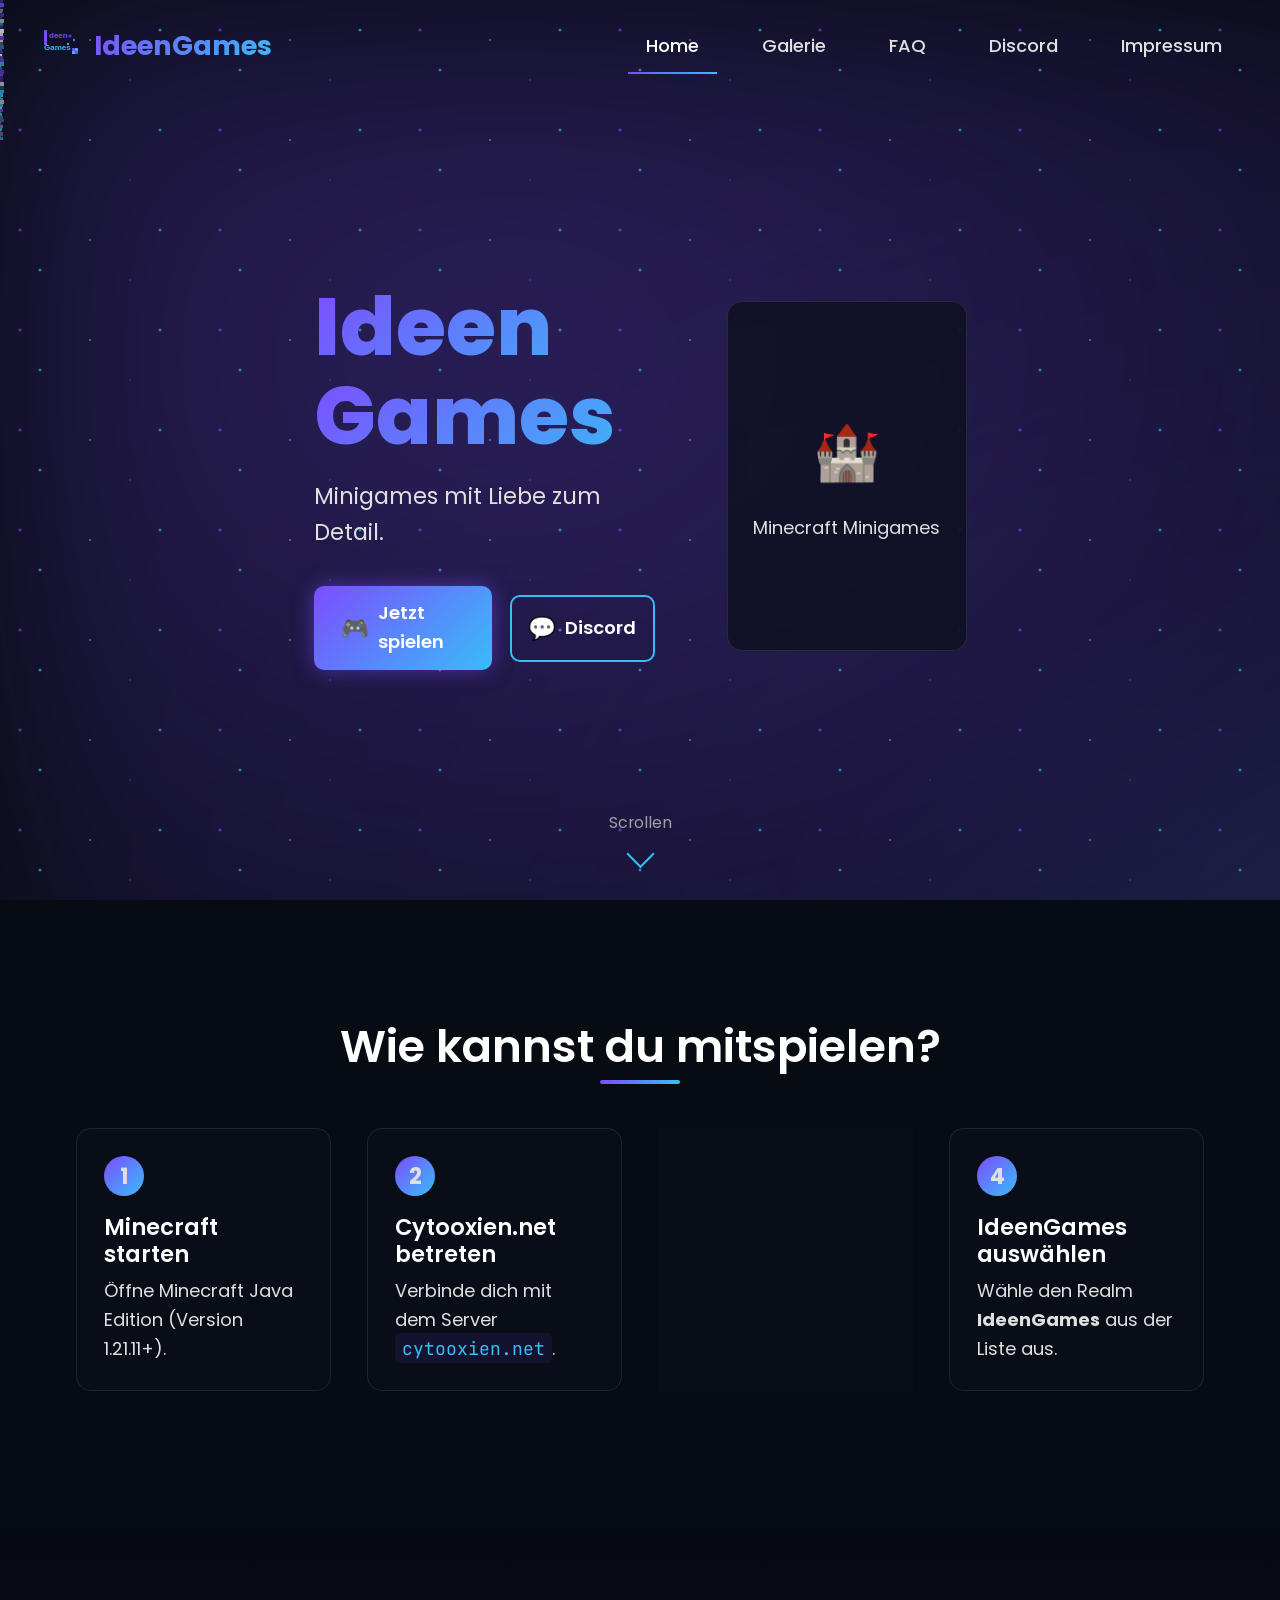
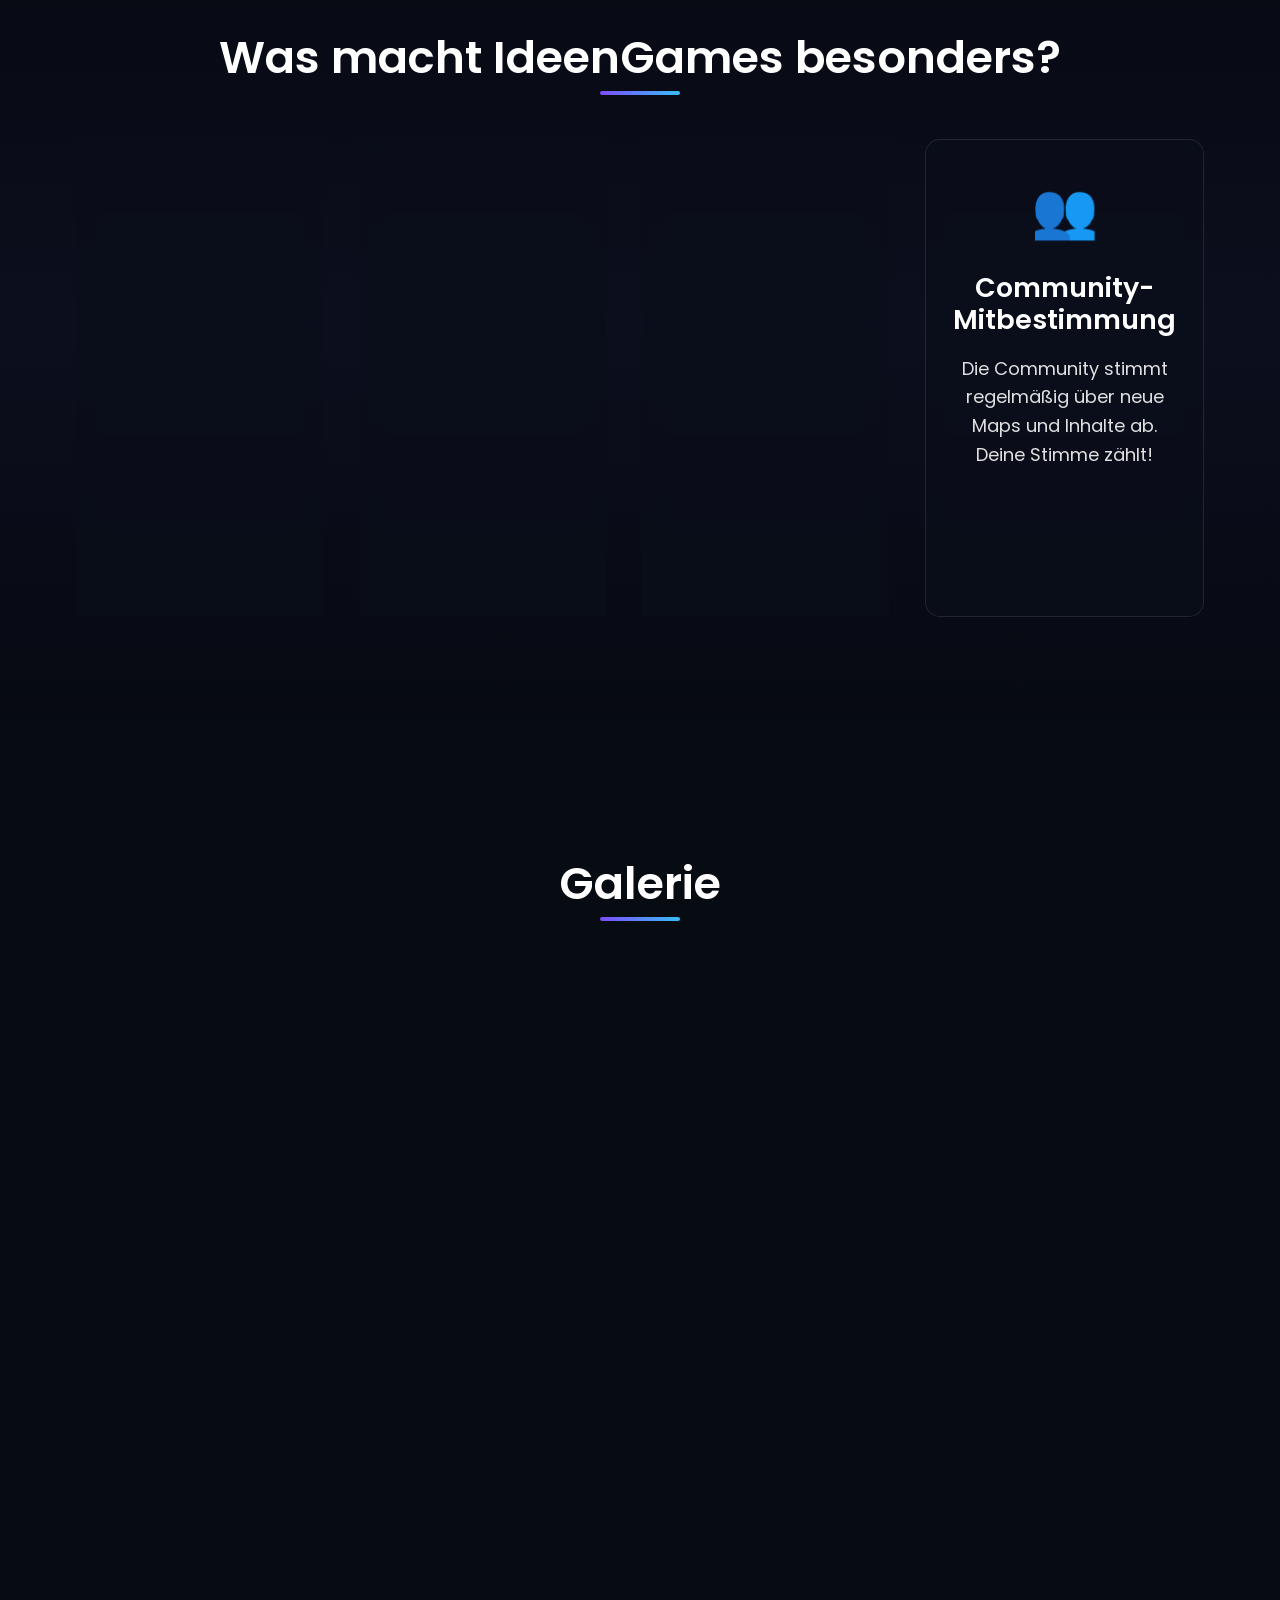
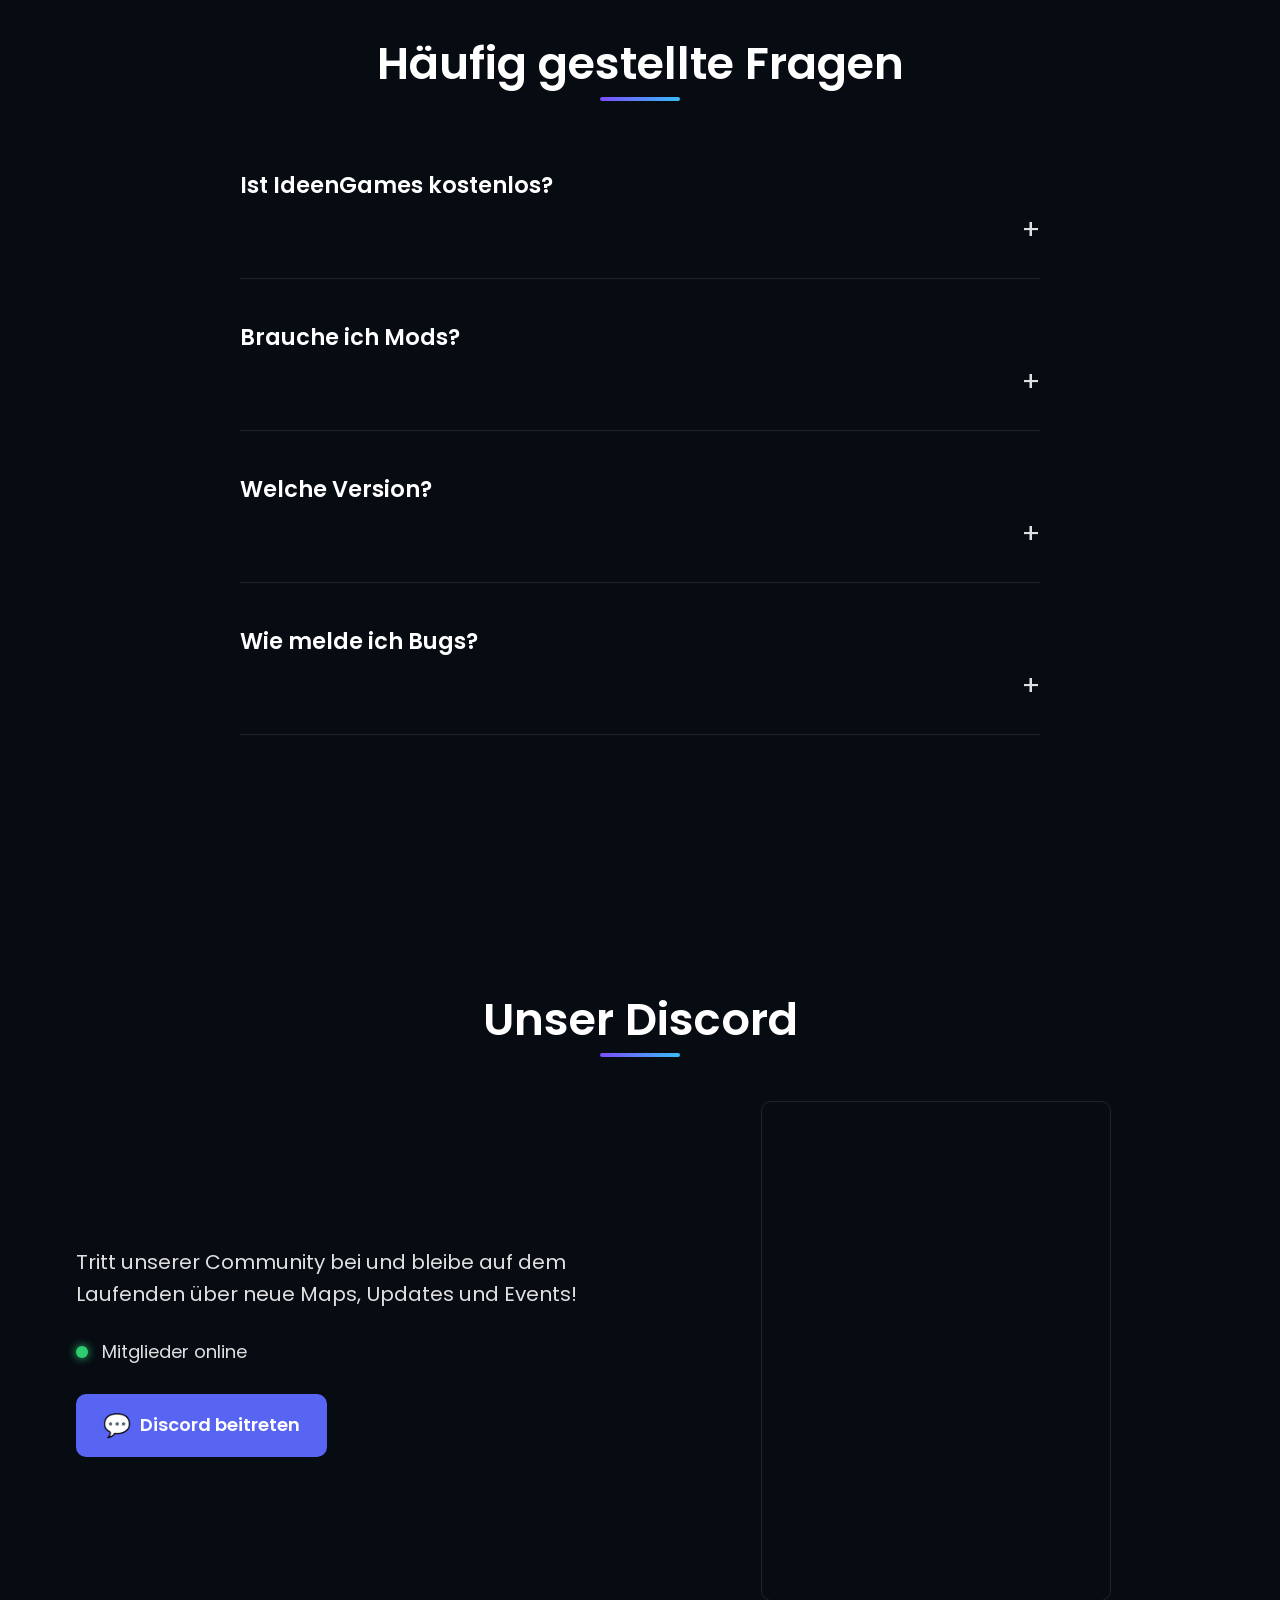
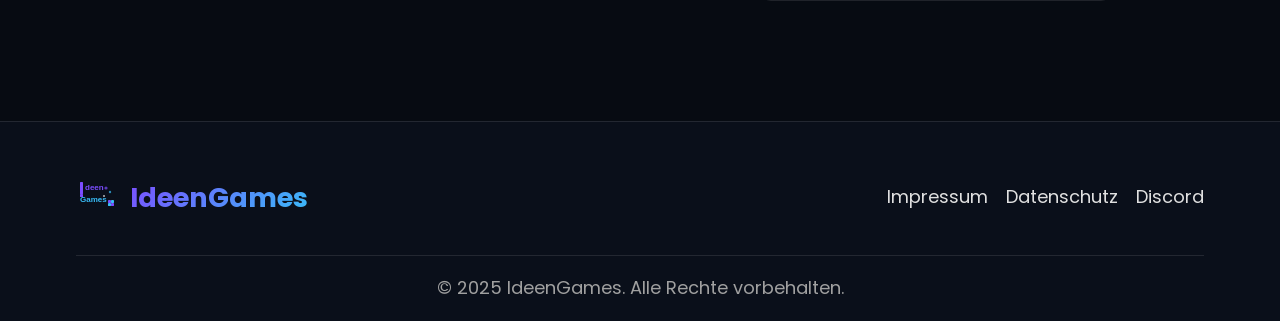
==== index.html @ 24bc60c3 "✨ IdeenGames Website – Komplette Implementierung - HTML: index.html, impressum.html, datenschutz.htm" ====
<!DOCTYPE html>
<html lang="de">
<head>
    <meta charset="UTF-8">
    <meta name="viewport" content="width=device-width, initial-scale=1.0">
    <meta name="description" content="IdeenGames – Minigames mit Liebe zum Detail. Entdecke unsere einzigartigen Maps und Skript-Systeme auf Cytooxien.net!">
    <meta name="keywords" content="Minecraft, Minigames, IdeenGames, Cytooxien, Realm, Skript, Maps">
    <meta name="author" content="IdeenGames">
    <title>IdeenGames – Minigames mit Liebe zum Detail</title>
    
    <!-- Favicon -->
    <link rel="icon" type="image/x-icon" href="assets/favicon.ico">
    
    <!-- CSS -->
    <link rel="stylesheet" href="css/style.css">
    <link rel="stylesheet" href="css/animations.css">
    <link rel="stylesheet" href="css/responsive.css">
    
    <!-- Fonts (Google Fonts: Poppins & JetBrains Mono) -->
    <link rel="preconnect" href="https://fonts.googleapis.com">
    <link rel="preconnect" href="https://fonts.gstatic.com" crossorigin>
    <link href="https://fonts.googleapis.com/css2?family=Poppins:wght@300;400;500;600;700;800&family=JetBrains+Mono:wght@400;500&display=swap" rel="stylesheet">
    
    <!-- Discord Widget -->
    <iframe src="https://discord.com/widget?id=1270047151690481706&theme=dark" 
            width="350" 
            height="500" 
            allowtransparency="true" 
            frameborder="0" 
            sandbox="allow-popups allow-popups-to-escape-sandbox allow-same-origin allow-scripts"
            id="discord-widget"
            style="display: none;">
    </iframe>
</head>
<body>
    <!-- Animated Background -->
    <div class="animated-background">
        <div class="bg-layer layer-1"></div>
        <div class="bg-layer layer-2"></div>
        <div class="bg-layer layer-3"></div>
        <div class="particles" id="particles"></div>
    </div>

    <!-- Navigation -->
    <nav class="navbar" id="navbar">
        <div class="navbar-container">
            <a href="#home" class="navbar-logo">
                <img src="assets/logo.svg" alt="IdeenGames Logo" class="logo">
                <span class="logo-text">IdeenGames</span>
            </a>
            
            <button class="mobile-menu-toggle" id="mobileMenuToggle" aria-label="Menü öffnen">
                <span class="hamburger"></span>
            </button>
            
            <ul class="navbar-links" id="navbarLinks">
                <li><a href="#home" class="nav-link active">Home</a></li>
                <li><a href="#galerie" class="nav-link">Galerie</a></li>
                <li><a href="#faq" class="nav-link">FAQ</a></li>
                <li><a href="#discord" class="nav-link">Discord</a></li>
                <li><a href="impressum.html" class="nav-link">Impressum</a></li>
            </ul>
        </div>
    </nav>

    <!-- Hero Section -->
    <section class="hero" id="home">
        <div class="hero-content">
            <div class="hero-text">
                <h1 class="hero-title">
                    <span class="title-line">Ideen</span>
                    <span class="title-line">Games</span>
                </h1>
                <p class="hero-subtitle">Minigames mit Liebe zum Detail.</p>
                <div class="hero-buttons">
                    <a href="#server-info" class="btn btn-primary btn-glow">
                        <span class="btn-icon">🎮</span>
                        Jetzt spielen
                    </a>
                    <a href="https://discord.gg/sVFsuaKJCG" 
                       class="btn btn-secondary btn-glow" 
                       target="_blank" 
                       rel="noopener noreferrer">
                        <span class="btn-icon">💬</span>
                        Discord
                    </a>
                </div>
            </div>
            <div class="hero-image">
                <div class="hero-image-placeholder">
                    <div class="placeholder-icon">🏰</div>
                    <p>Minecraft Minigames</p>
                </div>
            </div>
        </div>
        <div class="scroll-indicator">
            <span>Scrollen</span>
            <div class="scroll-arrow"></div>
        </div>
    </section>

    <!-- Server Info Section -->
    <section class="server-info" id="server-info">
        <div class="container">
            <h2 class="section-title">Wie kannst du mitspielen?</h2>
            <div class="server-steps">
                <div class="step-card" data-aos="fade-up">
                    <div class="step-number">1</div>
                    <div class="step-content">
                        <h3>Minecraft starten</h3>
                        <p>Öffne Minecraft Java Edition (Version 1.21.11+).</p>
                    </div>
                </div>
                <div class="step-card" data-aos="fade-up" data-aos-delay="100">
                    <div class="step-number">2</div>
                    <div class="step-content">
                        <h3>Cytooxien.net betreten</h3>
                        <p>Verbinde dich mit dem Server <code>cytooxien.net</code>.</p>
                    </div>
                </div>
                <div class="step-card" data-aos="fade-up" data-aos-delay="200">
                    <div class="step-number">3</div>
                    <div class="step-content">
                        <h3>Realm-Kompass öffnen</h3>
                        <p>Drücke <code>F3 + G</code> oder nutze den Realm-Kompass.</p>
                    </div>
                </div>
                <div class="step-card" data-aos="fade-up" data-aos-delay="300">
                    <div class="step-number">4</div>
                    <div class="step-content">
                        <h3>IdeenGames auswählen</h3>
                        <p>Wähle den Realm <strong>IdeenGames</strong> aus der Liste aus.</p>
                    </div>
                </div>
            </div>
        </div>
    </section>

    <!-- Features Section -->
    <section class="features" id="features">
        <div class="container">
            <h2 class="section-title">Was macht IdeenGames besonders?</h2>
            <div class="features-grid">
                <div class="feature-card" data-aos="slide-up">
                    <div class="feature-icon">🗺️</div>
                    <h3>Eigene Maps</h3>
                    <p>Unsere Maps werden speziell für IdeenGames erstellt oder individuell angepasst. Jede Map ist ein Unikat!</p>
                </div>
                <div class="feature-card" data-aos="slide-up" data-aos-delay="100">
                    <div class="feature-icon">📜</div>
                    <h3>Eigene Skript-Systeme</h3>
                    <p>Alles auf IdeenGames basiert auf selbst geschriebenen Skripten – keine Plugins, nur pure Kreativität.</p>
                </div>
                <div class="feature-card" data-aos="slide-up" data-aos-delay="200">
                    <div class="feature-icon">🔄</div>
                    <h3>Regelmäßige Updates</h3>
                    <p>Wir arbeiten ständig an neuen Inhalten und Verbesserungen, um das Spielerlebnis zu optimieren.</p>
                </div>
                <div class="feature-card" data-aos="slide-up" data-aos-delay="300">
                    <div class="feature-icon">👥</div>
                    <h3>Community-Mitbestimmung</h3>
                    <p>Die Community stimmt regelmäßig über neue Maps und Inhalte ab. Deine Stimme zählt!</p>
                </div>
            </div>
        </div>
    </section>

    <!-- Galerie Section -->
    <section class="galerie" id="galerie">
        <div class="container">
            <h2 class="section-title">Galerie</h2>
            <div class="galerie-grid">
                <div class="galerie-item" data-aos="zoom-in">
                    <img src="assets/images/galerie-1.jpg" 
                         alt="IdeenGames Map 1" 
                         class="galerie-img lazy" 
                         data-src="assets/images/galerie-1.jpg">
                    <div class="galerie-overlay">
                        <span class="galerie-caption">Map: SkyWars</span>
                        <button class="galerie-zoom" aria-label="Bild vergrößern">🔍</button>
                    </div>
                </div>
                <div class="galerie-item" data-aos="zoom-in" data-aos-delay="100">
                    <img src="assets/images/galerie-2.jpg" 
                         alt="IdeenGames Map 2" 
                         class="galerie-img lazy" 
                         data-src="assets/images/galerie-2.jpg">
                    <div class="galerie-overlay">
                        <span class="galerie-caption">Map: BedWars</span>
                        <button class="galerie-zoom" aria-label="Bild vergrößern">🔍</button>
                    </div>
                </div>
                <div class="galerie-item" data-aos="zoom-in" data-aos-delay="200">
                    <img src="assets/images/galerie-3.jpg" 
                         alt="IdeenGames Map 3" 
                         class="galerie-img lazy" 
                         data-src="assets/images/galerie-3.jpg">
                    <div class="galerie-overlay">
                        <span class="galerie-caption">Map: Parkour</span>
                        <button class="galerie-zoom" aria-label="Bild vergrößern">🔍</button>
                    </div>
                </div>
                <div class="galerie-item" data-aos="zoom-in" data-aos-delay="300">
                    <img src="assets/images/galerie-4.jpg" 
                         alt="IdeenGames Map 4" 
                         class="galerie-img lazy" 
                         data-src="assets/images/galerie-4.jpg">
                    <div class="galerie-overlay">
                        <span class="galerie-caption">Map: BuildBattle</span>
                        <button class="galerie-zoom" aria-label="Bild vergrößern">🔍</button>
                    </div>
                </div>
                <div class="galerie-item" data-aos="zoom-in" data-aos-delay="400">
                    <img src="assets/images/galerie-5.jpg" 
                         alt="IdeenGames Map 5" 
                         class="galerie-img lazy" 
                         data-src="assets/images/galerie-5.jpg">
                    <div class="galerie-overlay">
                        <span class="galerie-caption">Map: MurderMystery</span>
                        <button class="galerie-zoom" aria-label="Bild vergrößern">🔍</button>
                    </div>
                </div>
                <div class="galerie-item" data-aos="zoom-in" data-aos-delay="500">
                    <img src="assets/images/galerie-6.jpg" 
                         alt="IdeenGames Map 6" 
                         class="galerie-img lazy" 
                         data-src="assets/images/galerie-6.jpg">
                    <div class="galerie-overlay">
                        <span class="galerie-caption">Map: Duels</span>
                        <button class="galerie-zoom" aria-label="Bild vergrößern">🔍</button>
                    </div>
                </div>
            </div>
        </div>
    </section>

    <!-- Lightbox -->
    <div class="lightbox" id="lightbox">
        <button class="lightbox-close" id="lightboxClose" aria-label="Schließen">✕</button>
        <button class="lightbox-nav lightbox-prev" id="lightboxPrev" aria-label="Vorheriges Bild">❮</button>
        <button class="lightbox-nav lightbox-next" id="lightboxNext" aria-label="Nächstes Bild">❯</button>
        <img src="" alt="Galerie-Bild" class="lightbox-img" id="lightboxImg">
        <p class="lightbox-caption" id="lightboxCaption"></p>
    </div>

    <!-- FAQ Section -->
    <section class="faq" id="faq">
        <div class="container">
            <h2 class="section-title">Häufig gestellte Fragen</h2>
            <div class="faq-grid">
                <div class="faq-item" data-aos="fade-right">
                    <div class="faq-question">
                        <h3>Ist IdeenGames kostenlos?</h3>
                        <span class="faq-toggle">+</span>
                    </div>
                    <div class="faq-answer">
                        <p>Ja, IdeenGames ist komplett kostenlos. Du brauchst nur eine gültige Minecraft Java Edition.</p>
                    </div>
                </div>
                <div class="faq-item" data-aos="fade-right" data-aos-delay="100">
                    <div class="faq-question">
                        <h3>Brauche ich Mods?</h3>
                        <span class="faq-toggle">+</span>
                    </div>
                    <div class="faq-answer">
                        <p>Nein, du brauchst keine Mods. IdeenGames läuft mit Vanilla Minecraft.</p>
                    </div>
                </div>
                <div class="faq-item" data-aos="fade-right" data-aos-delay="200">
                    <div class="faq-question">
                        <h3>Welche Version?</h3>
                        <span class="faq-toggle">+</span>
                    </div>
                    <div class="faq-answer">
                        <p>IdeenGames unterstützt Minecraft Java Edition <strong>1.21.11 und höher</strong>.</p>
                    </div>
                </div>
                <div class="faq-item" data-aos="fade-right" data-aos-delay="300">
                    <div class="faq-question">
                        <h3>Wie melde ich Bugs?</h3>
                        <span class="faq-toggle">+</span>
                    </div>
                    <div class="faq-answer">
                        <p>Du kannst Bugs und Feedback über unseren <a href="https://discord.gg/sVFsuaKJCG" target="_blank" rel="noopener noreferrer">Discord-Server</a> melden.</p>
                    </div>
                </div>
            </div>
        </div>
    </section>

    <!-- Discord Section -->
    <section class="discord" id="discord">
        <div class="container">
            <h2 class="section-title">Unser Discord</h2>
            <div class="discord-content">
                <div class="discord-info" data-aos="fade-right">
                    <p>Tritt unserer Community bei und bleibe auf dem Laufenden über neue Maps, Updates und Events!</p>
                    <div class="discord-stats">
                        <div class="discord-status">
                            <span class="status-dot online"></span>
                            <span id="discordMemberCount">0 Mitglieder online</span>
                        </div>
                    </div>
                    <a href="https://discord.gg/sVFsuaKJCG" 
                       class="btn btn-discord btn-glow" 
                       target="_blank" 
                       rel="noopener noreferrer">
                        <span class="btn-icon">💬</span>
                        Discord beitreten
                    </a>
                </div>
                <div class="discord-widget-container" data-aos="fade-left">
                    <div id="discordWidgetContainer"></div>
                </div>
            </div>
        </div>
    </section>

    <!-- Footer -->
    <footer class="footer">
        <div class="container">
            <div class="footer-content">
                <div class="footer-logo">
                    <img src="assets/logo.svg" alt="IdeenGames Logo" class="logo">
                    <span class="logo-text">IdeenGames</span>
                </div>
                <div class="footer-links">
                    <a href="impressum.html">Impressum</a>
                    <a href="datenschutz.html">Datenschutz</a>
                    <a href="https://discord.gg/sVFsuaKJCG" target="_blank" rel="noopener noreferrer">Discord</a>
                </div>
            </div>
            <div class="footer-bottom">
                <p>&copy; 2025 IdeenGames. Alle Rechte vorbehalten.</p>
            </div>
        </div>
    </footer>

    <!-- Back to Top Button -->
    <button class="back-to-top" id="backToTop" aria-label="Nach oben">↑</button>

    <!-- JavaScript -->
    <script src="js/script.js"></script>
</body>
</html>
---- css/style.css ----
/* ============================================
   IdeenGames Website – Haupt-Stylesheet
   ============================================
   
   Farben:
   - Hintergrund: #070B12
   - Akzentfarben: #7C4DFF (Lila), #38BDF8 (Cyan)
   
   Design:
   - Dunkles Theme
   - Glassmorphism
   - Neon-Effekte
   ============================================ */

/* ============================================
   1. CSS Reset & Base Styles
   ============================================ */

/* Box Sizing Reset */
*,
*::before,
*::after {
    box-sizing: border-box;
    margin: 0;
    padding: 0;
}

/* HTML & Body */
html {
    scroll-behavior: smooth;
    font-size: 16px;
}

body {
    font-family: 'Poppins', sans-serif;
    background-color: #070B12;
    color: #E0E0E0;
    line-height: 1.6;
    overflow-x: hidden;
    min-height: 100vh;
}

/* Typografie */
h1, h2, h3, h4, h5, h6 {
    font-weight: 600;
    line-height: 1.2;
    color: #FFFFFF;
}

a {
    color: #38BDF8;
    text-decoration: none;
    transition: color 0.3s ease;
}

a:hover {
    color: #7C4DFF;
}

code {
    font-family: 'JetBrains Mono', monospace;
    background-color: rgba(124, 77, 255, 0.1);
    padding: 0.2rem 0.4rem;
    border-radius: 0.25rem;
    color: #38BDF8;
}

/* Auswahl (Selection) */
::selection {
    background-color: #7C4DFF;
    color: #FFFFFF;
}

/* Scrollbar */
::-webkit-scrollbar {
    width: 10px;
}

::-webkit-scrollbar-track {
    background: #070B12;
}

::-webkit-scrollbar-thumb {
    background: #7C4DFF;
    border-radius: 5px;
}

::-webkit-scrollbar-thumb:hover {
    background: #38BDF8;
}

/* ============================================
   2. CSS Variablen
   ============================================ */
:root {
    /* Farben */
    --bg-primary: #070B12;
    --bg-secondary: #0A0F1A;
    --bg-tertiary: #0D1421;
    
    --accent-purple: #7C4DFF;
    --accent-cyan: #38BDF8;
    --accent-green: #2ECC71;
    --accent-red: #E74C3C;
    
    --text-primary: #FFFFFF;
    --text-secondary: #E0E0E0;
    --text-tertiary: #A0A0A0;
    
    /* Glassmorphism */
    --glass-bg: rgba(10, 15, 26, 0.7);
    --glass-border: rgba(255, 255, 255, 0.1);
    --glass-blur: blur(10px);
    
    /* Abstände */
    --container-width: 1200px;
    --section-padding: 100px 0;
    --container-padding: 0 20px;
    
    /* Border Radius */
    --radius-sm: 5px;
    --radius-md: 10px;
    --radius-lg: 15px;
    --radius-xl: 20px;
    
    /* Schatten */
    --shadow-sm: 0 2px 10px rgba(0, 0, 0, 0.3);
    --shadow-md: 0 5px 20px rgba(0, 0, 0, 0.4);
    --shadow-lg: 0 10px 40px rgba(0, 0, 0, 0.5);
    --shadow-glow-purple: 0 0 20px rgba(124, 77, 255, 0.5);
    --shadow-glow-cyan: 0 0 20px rgba(56, 189, 248, 0.5);
    
    /* Übergänge */
    --transition-fast: 0.2s ease;
    --transition-normal: 0.3s ease;
    --transition-slow: 0.5s ease;
}

/* ============================================
   3. Animated Background
   ============================================ */
.animated-background {
    position: fixed;
    top: 0;
    left: 0;
    width: 100%;
    height: 100%;
    z-index: -1;
    overflow: hidden;
}

.bg-layer {
    position: absolute;
    width: 200%;
    height: 200%;
    opacity: 0.3;
    filter: blur(100px);
}

.layer-1 {
    background: radial-gradient(ellipse at 20% 20%, var(--accent-purple) 0%, transparent 50%);
    animation: bgMove 20s linear infinite;
}

.layer-2 {
    background: radial-gradient(ellipse at 80% 80%, var(--accent-cyan) 0%, transparent 50%);
    animation: bgMove 25s linear infinite reverse;
}

.layer-3 {
    background: radial-gradient(ellipse at 50% 50%, rgba(124, 77, 255, 0.3) 0%, transparent 70%);
    animation: bgMove 30s linear infinite;
}

.particles {
    position: absolute;
    width: 100%;
    height: 100%;
    background-image: 
        radial-gradient(2px 2px at 20px 30px, #7C4DFF, transparent),
        radial-gradient(2px 2px at 40px 70px, #38BDF8, transparent),
        radial-gradient(1px 1px at 90px 40px, #FFFFFF, transparent),
        radial-gradient(1px 1px at 130px 80px, #7C4DFF, transparent),
        radial-gradient(2px 2px at 160px 30px, #38BDF8, transparent);
    background-repeat: repeat;
    background-size: 200px 100px;
    animation: particlesMove 15s linear infinite;
}

@keyframes bgMove {
    0% {
        transform: translate(0, 0);
    }
    100% {
        transform: translate(100px, 100px);
    }
}

@keyframes particlesMove {
    0% {
        transform: translate(0, 0);
    }
    100% {
        transform: translate(50px, 50px);
    }
}

/* ============================================
   4. Container & Layout
   ============================================ */
.container {
    max-width: var(--container-width);
    margin: 0 auto;
    padding: var(--container-padding);
}

/* ============================================
   5. Navigation
   ============================================ */
.navbar {
    position: fixed;
    top: 0;
    left: 0;
    width: 100%;
    z-index: 1000;
    padding: 1rem 0;
    transition: all var(--transition-normal);
}

.navbar.scrolled {
    background: var(--glass-bg);
    backdrop-filter: var(--glass-blur);
    -webkit-backdrop-filter: var(--glass-blur);
    border-bottom: 1px solid var(--glass-border);
    box-shadow: var(--shadow-md);
}

.navbar-container {
    max-width: var(--container-width);
    margin: 0 auto;
    padding: 0 var(--container-padding);
    display: flex;
    justify-content: space-between;
    align-items: center;
}

.navbar-logo {
    display: flex;
    align-items: center;
    gap: 0.75rem;
    text-decoration: none;
    color: var(--text-primary);
}

.logo {
    width: 40px;
    height: 40px;
    object-fit: contain;
}

.logo-text {
    font-size: 1.5rem;
    font-weight: 700;
    background: linear-gradient(135deg, var(--accent-purple), var(--accent-cyan));
    -webkit-background-clip: text;
    -webkit-text-fill-color: transparent;
    background-clip: text;
}

.navbar-links {
    display: flex;
    list-style: none;
    gap: 2rem;
}

.nav-link {
    color: var(--text-secondary);
    font-weight: 500;
    position: relative;
    padding: 0.5rem 0;
    transition: color var(--transition-fast);
}

.nav-link::after {
    content: '';
    position: absolute;
    bottom: 0;
    left: 0;
    width: 0;
    height: 2px;
    background: linear-gradient(90deg, var(--accent-purple), var(--accent-cyan));
    transition: width var(--transition-normal);
}

.nav-link:hover,
.nav-link.active {
    color: var(--text-primary);
}

.nav-link:hover::after,
.nav-link.active::after {
    width: 100%;
}

/* Mobile Menu Toggle */
.mobile-menu-toggle {
    display: none;
    background: none;
    border: none;
    cursor: pointer;
    padding: 0.5rem;
}

.hamburger {
    display: block;
    width: 25px;
    height: 2px;
    background: var(--text-primary);
    position: relative;
    transition: all var(--transition-fast);
}

.hamburger::before,
.hamburger::after {
    content: '';
    position: absolute;
    width: 100%;
    height: 100%;
    background: var(--text-primary);
    transition: all var(--transition-fast);
}

.hamburger::before {
    top: -8px;
}

.hamburger::after {
    top: 8px;
}

.mobile-menu-toggle.active .hamburger {
    background: transparent;
}

.mobile-menu-toggle.active .hamburger::before {
    top: 0;
    transform: rotate(45deg);
}

.mobile-menu-toggle.active .hamburger::after {
    top: 0;
    transform: rotate(-45deg);
}

/* ============================================
   6. Hero Section
   ============================================ */
.hero {
    min-height: 100vh;
    display: flex;
    flex-direction: column;
    justify-content: center;
    padding: 6rem 0 2rem;
    position: relative;
}

.hero-content {
    display: flex;
    align-items: center;
    gap: 3rem;
    max-width: var(--container-width);
    margin: 0 auto;
    padding: 0 var(--container-padding);
}

.hero-text {
    flex: 1;
    max-width: 600px;
}

.hero-title {
    font-size: 4rem;
    font-weight: 800;
    margin-bottom: 1rem;
    line-height: 1.1;
}

.title-line {
    display: block;
    background: linear-gradient(135deg, var(--accent-purple), var(--accent-cyan));
    -webkit-background-clip: text;
    -webkit-text-fill-color: transparent;
    background-clip: text;
}

.hero-subtitle {
    font-size: 1.5rem;
    color: var(--text-secondary);
    margin-bottom: 2rem;
}

.hero-buttons {
    display: flex;
    gap: 1rem;
}

.hero-image {
    flex: 1;
    display: flex;
    justify-content: center;
    align-items: center;
}

.hero-image-placeholder {
    width: 400px;
    height: 300px;
    background: var(--glass-bg);
    border: 1px solid var(--glass-border);
    border-radius: var(--radius-lg);
    display: flex;
    flex-direction: column;
    justify-content: center;
    align-items: center;
    gap: 1rem;
    backdrop-filter: var(--glass-blur);
    -webkit-backdrop-filter: var(--glass-blur);
}

.placeholder-icon {
    font-size: 3rem;
}

/* Scroll Indicator */
.scroll-indicator {
    position: absolute;
    bottom: 2rem;
    left: 50%;
    transform: translateX(-50%);
    display: flex;
    flex-direction: column;
    align-items: center;
    gap: 0.5rem;
    color: var(--text-tertiary);
    font-size: 0.875rem;
    animation: bounce 2s infinite;
}

.scroll-arrow {
    width: 20px;
    height: 20px;
    border-right: 2px solid var(--accent-cyan);
    border-bottom: 2px solid var(--accent-cyan);
    transform: rotate(45deg);
}

@keyframes bounce {
    0%, 100% {
        transform: translateX(-50%) translateY(0);
    }
    50% {
        transform: translateX(-50%) translateY(10px);
    }
}

/* ============================================
   7. Buttons
   ============================================ */
.btn {
    display: inline-flex;
    align-items: center;
    justify-content: center;
    gap: 0.5rem;
    padding: 0.75rem 1.5rem;
    border-radius: var(--radius-md);
    font-weight: 600;
    font-size: 1rem;
    cursor: pointer;
    transition: all var(--transition-normal);
    border: none;
    text-decoration: none;
}

.btn-primary {
    background: linear-gradient(135deg, var(--accent-purple), var(--accent-cyan));
    color: var(--text-primary);
    box-shadow: var(--shadow-glow-purple);
}

.btn-primary:hover {
    transform: translateY(-3px);
    box-shadow: 0 0 30px rgba(124, 77, 255, 0.7);
}

.btn-secondary {
    background: transparent;
    color: var(--text-primary);
    border: 2px solid var(--accent-cyan);
}

.btn-secondary:hover {
    background: var(--accent-cyan);
    box-shadow: var(--shadow-glow-cyan);
}

.btn-discord {
    background: #5865F2;
    color: var(--text-primary);
}

.btn-discord:hover {
    background: #4752C4;
    box-shadow: 0 0 20px rgba(88, 101, 242, 0.5);
}

.btn-glow {
    position: relative;
    overflow: hidden;
}

.btn-glow::before {
    content: '';
    position: absolute;
    top: 0;
    left: -100%;
    width: 100%;
    height: 100%;
    background: linear-gradient(90deg, transparent, rgba(255, 255, 255, 0.2), transparent);
    transition: left 0.5s ease;
}

.btn-glow:hover::before {
    left: 100%;
}

.btn-icon {
    font-size: 1.25rem;
}

/* ============================================
   8. Server Info Section
   ============================================ */
.server-info {
    padding: var(--section-padding);
}

.section-title {
    text-align: center;
    font-size: 2.5rem;
    margin-bottom: 3rem;
    position: relative;
}

.section-title::after {
    content: '';
    position: absolute;
    bottom: -10px;
    left: 50%;
    transform: translateX(-50%);
    width: 80px;
    height: 4px;
    background: linear-gradient(90deg, var(--accent-purple), var(--accent-cyan));
    border-radius: 2px;
}

.server-steps {
    display: grid;
    grid-template-columns: repeat(auto-fit, minmax(250px, 1fr));
    gap: 2rem;
}

.step-card {
    background: var(--glass-bg);
    border: 1px solid var(--glass-border);
    border-radius: var(--radius-lg);
    padding: 2rem;
    backdrop-filter: var(--glass-blur);
    -webkit-backdrop-filter: var(--glass-blur);
    transition: all var(--transition-normal);
}

.step-card:hover {
    transform: translateY(-5px);
    border-color: var(--accent-purple);
    box-shadow: var(--shadow-glow-purple);
}

.step-number {
    width: 40px;
    height: 40px;
    background: linear-gradient(135deg, var(--accent-purple), var(--accent-cyan));
    border-radius: 50%;
    display: flex;
    justify-content: center;
    align-items: center;
    font-weight: 700;
    font-size: 1.25rem;
    margin-bottom: 1rem;
}

.step-content h3 {
    font-size: 1.25rem;
    margin-bottom: 0.5rem;
}

.step-content p {
    color: var(--text-secondary);
}

/* ============================================
   9. Features Section
   ============================================ */
.features {
    padding: var(--section-padding);
    background: linear-gradient(180deg, transparent, rgba(124, 77, 255, 0.05), transparent);
}

.features-grid {
    display: grid;
    grid-template-columns: repeat(auto-fit, minmax(280px, 1fr));
    gap: 2rem;
}

.feature-card {
    background: var(--glass-bg);
    border: 1px solid var(--glass-border);
    border-radius: var(--radius-lg);
    padding: 2rem;
    text-align: center;
    backdrop-filter: var(--glass-blur);
    -webkit-backdrop-filter: var(--glass-blur);
    transition: all var(--transition-normal);
}

.feature-card:hover {
    transform: translateY(-5px);
    border-color: var(--accent-cyan);
    box-shadow: var(--shadow-glow-cyan);
}

.feature-icon {
    font-size: 3rem;
    margin-bottom: 1rem;
}

.feature-card h3 {
    font-size: 1.5rem;
    margin-bottom: 1rem;
}

.feature-card p {
    color: var(--text-secondary);
}

/* ============================================
   10. Galerie Section
   ============================================ */
.galerie {
    padding: var(--section-padding);
}

.galerie-grid {
    display: grid;
    grid-template-columns: repeat(auto-fill, minmax(300px, 1fr));
    gap: 2rem;
}

.galerie-item {
    position: relative;
    border-radius: var(--radius-lg);
    overflow: hidden;
    aspect-ratio: 16 / 9;
    cursor: pointer;
    box-shadow: var(--shadow-md);
    transition: all var(--transition-normal);
}

.galerie-item:hover {
    transform: scale(1.03);
    box-shadow: var(--shadow-lg);
}

.galerie-img {
    width: 100%;
    height: 100%;
    object-fit: cover;
    transition: transform var(--transition-slow);
}

.galerie-item:hover .galerie-img {
    transform: scale(1.1);
}

.galerie-overlay {
    position: absolute;
    top: 0;
    left: 0;
    width: 100%;
    height: 100%;
    background: linear-gradient(to top, rgba(0, 0, 0, 0.8), transparent);
    display: flex;
    flex-direction: column;
    justify-content: flex-end;
    padding: 1.5rem;
    opacity: 0;
    transition: opacity var(--transition-normal);
}

.galerie-item:hover .galerie-overlay {
    opacity: 1;
}

.galerie-caption {
    color: var(--text-primary);
    font-weight: 600;
    margin-bottom: 0.5rem;
}

.galerie-zoom {
    width: 40px;
    height: 40px;
    background: var(--glass-bg);
    border: 1px solid var(--glass-border);
    border-radius: 50%;
    color: var(--text-primary);
    font-size: 1.25rem;
    cursor: pointer;
    backdrop-filter: var(--glass-blur);
    -webkit-backdrop-filter: var(--glass-blur);
    transition: all var(--transition-fast);
}

.galerie-zoom:hover {
    background: var(--accent-purple);
    border-color: var(--accent-purple);
}

/* ============================================
   11. Lightbox
   ============================================ */
.lightbox {
    position: fixed;
    top: 0;
    left: 0;
    width: 100%;
    height: 100%;
    background: rgba(0, 0, 0, 0.95);
    z-index: 2000;
    display: flex;
    justify-content: center;
    align-items: center;
    opacity: 0;
    visibility: hidden;
    transition: all var(--transition-normal);
}

.lightbox.active {
    opacity: 1;
    visibility: visible;
}

.lightbox-img {
    max-width: 90%;
    max-height: 90%;
    border-radius: var(--radius-lg);
    box-shadow: var(--shadow-lg);
}

.lightbox-caption {
    position: absolute;
    bottom: 2rem;
    left: 50%;
    transform: translateX(-50%);
    color: var(--text-primary);
    font-weight: 600;
    background: var(--glass-bg);
    padding: 0.5rem 1rem;
    border-radius: var(--radius-md);
    backdrop-filter: var(--glass-blur);
    -webkit-backdrop-filter: var(--glass-blur);
}

.lightbox-close {
    position: absolute;
    top: 1rem;
    right: 1rem;
    width: 40px;
    height: 40px;
    background: var(--glass-bg);
    border: 1px solid var(--glass-border);
    border-radius: 50%;
    color: var(--text-primary);
    font-size: 1.5rem;
    cursor: pointer;
    backdrop-filter: var(--glass-blur);
    -webkit-backdrop-filter: var(--glass-blur);
    transition: all var(--transition-fast);
}

.lightbox-close:hover {
    background: var(--accent-red);
    border-color: var(--accent-red);
}

.lightbox-nav {
    position: absolute;
    top: 50%;
    transform: translateY(-50%);
    width: 40px;
    height: 40px;
    background: var(--glass-bg);
    border: 1px solid var(--glass-border);
    border-radius: 50%;
    color: var(--text-primary);
    font-size: 1.25rem;
    cursor: pointer;
    backdrop-filter: var(--glass-blur);
    -webkit-backdrop-filter: var(--glass-blur);
    transition: all var(--transition-fast);
}

.lightbox-nav:hover {
    background: var(--accent-purple);
    border-color: var(--accent-purple);
}

.lightbox-prev {
    left: 1rem;
}

.lightbox-next {
    right: 1rem;
}

/* ============================================
   12. FAQ Section
   ============================================ */
.faq {
    padding: var(--section-padding);
}

.faq-grid {
    max-width: 800px;
    margin: 0 auto;
}

.faq-item {
    margin-bottom: 1rem;
    border-bottom: 1px solid var(--glass-border);
}

.faq-question {
    display: flex;
    justify-content: space-between;
    align-items: center;
    padding: 1.5rem 0;
    cursor: pointer;
    transition: all var(--transition-fast);
}

.faq-question:hover {
    color: var(--accent-cyan);
}

.faq-question h3 {
    font-size: 1.25rem;
}

.faq-toggle {
    font-size: 1.5rem;
    transition: transform var(--transition-fast);
}

.faq-item.active .faq-toggle {
    transform: rotate(45deg);
}

.faq-answer {
    max-height: 0;
    overflow: hidden;
    transition: max-height var(--transition-normal), padding var(--transition-normal);
    padding: 0 1rem;
}

.faq-item.active .faq-answer {
    max-height: 200px;
    padding: 0 1rem 1.5rem;
}

.faq-answer p {
    color: var(--text-secondary);
}

/* ============================================
   13. Discord Section
   ============================================ */
.discord {
    padding: var(--section-padding);
}

.discord-content {
    display: flex;
    gap: 3rem;
    align-items: center;
}

.discord-info {
    flex: 1;
}

.discord-info p {
    color: var(--text-secondary);
    margin-bottom: 1.5rem;
    font-size: 1.125rem;
}

.discord-stats {
    margin-bottom: 1.5rem;
}

.discord-status {
    display: flex;
    align-items: center;
    gap: 0.75rem;
}

.status-dot {
    width: 12px;
    height: 12px;
    border-radius: 50%;
}

.status-dot.online {
    background: var(--accent-green);
    box-shadow: 0 0 10px var(--accent-green);
}

.discord-widget-container {
    flex: 1;
    display: flex;
    justify-content: center;
}

#discordWidgetContainer {
    width: 100%;
    max-width: 350px;
}

/* ============================================
   14. Footer
   ============================================ */
.footer {
    background: var(--bg-secondary);
    padding: 3rem 0 1rem;
    border-top: 1px solid var(--glass-border);
}

.footer-content {
    display: flex;
    justify-content: space-between;
    align-items: center;
    margin-bottom: 2rem;
}

.footer-logo {
    display: flex;
    align-items: center;
    gap: 0.75rem;
}

.footer-links {
    display: flex;
    gap: 2rem;
}

.footer-links a {
    color: var(--text-secondary);
    transition: color var(--transition-fast);
}

.footer-links a:hover {
    color: var(--accent-cyan);
}

.footer-bottom {
    text-align: center;
    padding-top: 1rem;
    border-top: 1px solid var(--glass-border);
    color: var(--text-tertiary);
}

/* ============================================
   15. Back to Top Button
   ============================================ */
.back-to-top {
    position: fixed;
    bottom: 2rem;
    right: 2rem;
    width: 50px;
    height: 50px;
    background: linear-gradient(135deg, var(--accent-purple), var(--accent-cyan));
    border: none;
    border-radius: 50%;
    color: var(--text-primary);
    font-size: 1.5rem;
    cursor: pointer;
    box-shadow: var(--shadow-glow-purple);
    opacity: 0;
    visibility: hidden;
    transition: all var(--transition-normal);
    z-index: 1000;
}

.back-to-top.visible {
    opacity: 1;
    visibility: visible;
}

.back-to-top:hover {
    transform: translateY(-5px);
    box-shadow: 0 0 30px rgba(124, 77, 255, 0.7);
}

/* ============================================
   16. Utility Classes
   ============================================ */
.hidden {
    display: none !important;
}

.text-center {
    text-align: center;
}

.mt-1 { margin-top: 0.5rem; }
.mt-2 { margin-top: 1rem; }
.mt-3 { margin-top: 1.5rem; }
.mt-4 { margin-top: 2rem; }

.mb-1 { margin-bottom: 0.5rem; }
.mb-2 { margin-bottom: 1rem; }
.mb-3 { margin-bottom: 1.5rem; }
.mb-4 { margin-bottom: 2rem; }
---- css/animations.css ----
/* ============================================
   IdeenGames Website – Animationen
   ============================================
   
   Enthält:
   - Fade-In / Fade-Out
   - Slide-Up / Slide-Down
   - Hover-Effekte
   - Glow-Effekte
   - Parallax
   - Scroll Reveal
   - Button Animationen
   - Card Animationen
   ============================================ */

/* ============================================
   1. Keyframe Animationen
   ============================================ */

/* Fade In */
@keyframes fadeIn {
    from {
        opacity: 0;
    }
    to {
        opacity: 1;
    }
}

/* Fade In Up */
@keyframes fadeInUp {
    from {
        opacity: 0;
        transform: translateY(20px);
    }
    to {
        opacity: 1;
        transform: translateY(0);
    }
}

/* Fade In Down */
@keyframes fadeInDown {
    from {
        opacity: 0;
        transform: translateY(-20px);
    }
    to {
        opacity: 1;
        transform: translateY(0);
    }
}

/* Fade In Left */
@keyframes fadeInLeft {
    from {
        opacity: 0;
        transform: translateX(-20px);
    }
    to {
        opacity: 1;
        transform: translateX(0);
    }
}

/* Fade In Right */
@keyframes fadeInRight {
    from {
        opacity: 0;
        transform: translateX(20px);
    }
    to {
        opacity: 1;
        transform: translateX(0);
    }
}

/* Slide Up */
@keyframes slideUp {
    from {
        opacity: 0;
        transform: translateY(30px);
    }
    to {
        opacity: 1;
        transform: translateY(0);
    }
}

/* Slide Down */
@keyframes slideDown {
    from {
        opacity: 0;
        transform: translateY(-30px);
    }
    to {
        opacity: 1;
        transform: translateY(0);
    }
}

/* Zoom In */
@keyframes zoomIn {
    from {
        opacity: 0;
        transform: scale(0.9);
    }
    to {
        opacity: 1;
        transform: scale(1);
    }
}

/* Pulse */
@keyframes pulse {
    0%, 100% {
        transform: scale(1);
    }
    50% {
        transform: scale(1.05);
    }
}

/* Glow Pulse */
@keyframes glowPulse {
    0%, 100% {
        box-shadow: 0 0 20px rgba(124, 77, 255, 0.5);
    }
    50% {
        box-shadow: 0 0 40px rgba(124, 77, 255, 0.8);
    }
}

/* Neon Glow */
@keyframes neonGlow {
    0%, 100% {
        text-shadow: 0 0 5px #7C4DFF, 0 0 10px #7C4DFF, 0 0 20px #7C4DFF;
    }
    50% {
        text-shadow: 0 0 10px #7C4DFF, 0 0 20px #7C4DFF, 0 0 30px #7C4DFF;
    }
}

/* Float */
@keyframes float {
    0%, 100% {
        transform: translateY(0);
    }
    50% {
        transform: translateY(-10px);
    }
}

/* Shake */
@keyframes shake {
    0%, 100% {
        transform: translateX(0);
    }
    20%, 60% {
        transform: translateX(-5px);
    }
    40%, 80% {
        transform: translateX(5px);
    }
}

/* Spin */
@keyframes spin {
    from {
        transform: rotate(0deg);
    }
    to {
        transform: rotate(360deg);
    }
}

/* Parallax Effect */
@keyframes parallax {
    0% {
        transform: translateY(0);
    }
    100% {
        transform: translateY(-50px);
    }
}

/* Gradient Shift */
@keyframes gradientShift {
    0% {
        background-position: 0% 50%;
    }
    50% {
        background-position: 100% 50%;
    }
    100% {
        background-position: 0% 50%;
    }
}

/* ============================================
   2. Animation Classes
   ============================================ */

/* Fade In */
.fade-in {
    animation: fadeIn 0.6s ease forwards;
}

/* Fade In Up */
.fade-in-up {
    animation: fadeInUp 0.6s ease forwards;
}

/* Fade In Down */
.fade-in-down {
    animation: fadeInDown 0.6s ease forwards;
}

/* Fade In Left */
.fade-in-left {
    animation: fadeInLeft 0.6s ease forwards;
}

/* Fade In Right */
.fade-in-right {
    animation: fadeInRight 0.6s ease forwards;
}

/* Slide Up */
.slide-up {
    animation: slideUp 0.6s ease forwards;
}

/* Slide Down */
.slide-down {
    animation: slideDown 0.6s ease forwards;
}

/* Zoom In */
.zoom-in {
    animation: zoomIn 0.6s ease forwards;
}

/* Pulse */
.pulse {
    animation: pulse 2s ease-in-out infinite;
}

/* Glow Pulse */
.glow-pulse {
    animation: glowPulse 2s ease-in-out infinite;
}

/* Neon Glow */
.neon-glow {
    animation: neonGlow 2s ease-in-out infinite;
}

/* Float */
.float {
    animation: float 3s ease-in-out infinite;
}

/* Shake */
.shake {
    animation: shake 0.5s ease;
}

/* Spin */
.spin {
    animation: spin 2s linear infinite;
}

/* Parallax */
.parallax {
    animation: parallax 10s linear infinite;
}

/* Gradient Background */
.gradient-shift {
    background-size: 200% 200%;
    animation: gradientShift 5s ease infinite;
}

/* ============================================
   3. Hover Animationen
   ============================================ */

/* Hover: Scale */
.hover-scale {
    transition: transform 0.3s ease;
}

.hover-scale:hover {
    transform: scale(1.05);
}

/* Hover: Translate Up */
.hover-up {
    transition: transform 0.3s ease;
}

.hover-up:hover {
    transform: translateY(-5px);
}

/* Hover: Translate Down */
.hover-down {
    transition: transform 0.3s ease;
}

.hover-down:hover {
    transform: translateY(5px);
}

/* Hover: Glow */
.hover-glow {
    transition: box-shadow 0.3s ease;
}

.hover-glow:hover {
    box-shadow: 0 0 30px rgba(124, 77, 255, 0.5);
}

/* Hover: Border Glow */
.hover-border-glow {
    transition: border-color 0.3s ease, box-shadow 0.3s ease;
}

.hover-border-glow:hover {
    border-color: var(--accent-purple);
    box-shadow: 0 0 20px rgba(124, 77, 255, 0.3);
}

/* Hover: Text Glow */
.hover-text-glow {
    transition: text-shadow 0.3s ease;
}

.hover-text-glow:hover {
    text-shadow: 0 0 10px var(--accent-purple);
}

/* Hover: Rotate */
.hover-rotate {
    transition: transform 0.3s ease;
}

.hover-rotate:hover {
    transform: rotate(5deg);
}

/* Hover: Shake */
.hover-shake {
    transition: transform 0.3s ease;
}

.hover-shake:hover {
    animation: shake 0.5s ease;
}

/* ============================================
   4. Scroll Reveal Animationen
   ============================================ */

/* AOS (Animate On Scroll) Classes */
[data-aos] {
    opacity: 0;
    transition-property: opacity, transform;
    transition-duration: 0.6s;
    transition-timing-function: ease;
}

[data-aos="fade-in"] {
    animation: fadeIn 0.6s ease forwards;
}

[data-aos="fade-up"] {
    animation: fadeInUp 0.6s ease forwards;
}

[data-aos="fade-down"] {
    animation: fadeInDown 0.6s ease forwards;
}

[data-aos="fade-left"] {
    animation: fadeInLeft 0.6s ease forwards;
}

[data-aos="fade-right"] {
    animation: fadeInRight 0.6s ease forwards;
}

[data-aos="slide-up"] {
    animation: slideUp 0.6s ease forwards;
}

[data-aos="slide-down"] {
    animation: slideDown 0.6s ease forwards;
}

[data-aos="zoom-in"] {
    animation: zoomIn 0.6s ease forwards;
}

/* Delay für Scroll Animationen */
[data-aos-delay="100"] {
    animation-delay: 100ms;
}

[data-aos-delay="200"] {
    animation-delay: 200ms;
}

[data-aos-delay="300"] {
    animation-delay: 300ms;
}

[data-aos-delay="400"] {
    animation-delay: 400ms;
}

[data-aos-delay="500"] {
    animation-delay: 500ms;
}

/* ============================================
   5. Button Animationen
   ============================================ */

/* Button: Fill */
.btn-fill {
    position: relative;
    overflow: hidden;
}

.btn-fill::before {
    content: '';
    position: absolute;
    top: 0;
    left: -100%;
    width: 100%;
    height: 100%;
    background: linear-gradient(90deg, transparent, rgba(255, 255, 255, 0.2), transparent);
    transition: left 0.5s ease;
}

.btn-fill:hover::before {
    left: 100%;
}

/* Button: Glow */
.btn-glow {
    position: relative;
    overflow: hidden;
}

.btn-glow::before {
    content: '';
    position: absolute;
    top: 0;
    left: -100%;
    width: 100%;
    height: 100%;
    background: linear-gradient(90deg, transparent, rgba(255, 255, 255, 0.2), transparent);
    transition: left 0.5s ease;
}

.btn-glow:hover::before {
    left: 100%;
}

.btn-glow:hover {
    box-shadow: 0 0 30px rgba(124, 77, 255, 0.7);
}

/* Button: Pulse */
.btn-pulse {
    animation: pulse 2s ease-in-out infinite;
}

.btn-pulse:hover {
    animation: none;
    transform: scale(1.05);
}

/* Button: Icon Move */
.btn-icon-move {
    display: inline-flex;
    align-items: center;
    gap: 0.5rem;
}

.btn-icon-move .btn-icon {
    transition: transform 0.3s ease;
}

.btn-icon-move:hover .btn-icon {
    transform: translateX(5px);
}

/* ============================================
   6. Card Animationen
   ============================================ */

/* Card: Tilt */
.card-tilt {
    transition: transform 0.3s ease;
}

.card-tilt:hover {
    transform: rotate(2deg) translateY(-5px);
}

/* Card: Flip */
.card-flip {
    perspective: 1000px;
}

.card-flip .card-inner {
    transition: transform 0.6s ease;
    transform-style: preserve-3d;
}

.card-flip:hover .card-inner {
    transform: rotateY(180deg);
}

.card-flip .card-front,
.card-flip .card-back {
    backface-visibility: hidden;
}

.card-flip .card-back {
    transform: rotateY(180deg);
}

/* Card: Glow Border */
.card-glow-border {
    position: relative;
    overflow: hidden;
}

.card-glow-border::before {
    content: '';
    position: absolute;
    top: 0;
    left: 0;
    width: 100%;
    height: 100%;
    border: 2px solid var(--accent-purple);
    border-radius: inherit;
    opacity: 0;
    transition: opacity 0.3s ease;
    pointer-events: none;
}

.card-glow-border:hover::before {
    opacity: 1;
    animation: glowPulse 2s ease-in-out infinite;
}

/* ============================================
   7. Text Animationen
   ============================================ */

/* Text: Gradient */
.text-gradient {
    background: linear-gradient(135deg, var(--accent-purple), var(--accent-cyan));
    -webkit-background-clip: text;
    -webkit-text-fill-color: transparent;
    background-clip: text;
}

/* Text: Glow */
.text-glow {
    text-shadow: 0 0 5px var(--accent-purple);
    transition: text-shadow 0.3s ease;
}

.text-glow:hover {
    text-shadow: 0 0 15px var(--accent-purple);
}

/* Text: Typewriter */
.text-typewriter {
    overflow: hidden;
    border-right: 2px solid var(--accent-cyan);
    white-space: nowrap;
    animation: typing 3s steps(40, end), blink 0.75s step-end infinite;
}

@keyframes typing {
    from {
        width: 0;
    }
    to {
        width: 100%;
    }
}

@keyframes blink {
    from, to {
        border-color: transparent;
    }
    50% {
        border-color: var(--accent-cyan);
    }
}

/* ============================================
   8. Background Animationen
   ============================================ */

/* Background: Gradient Shift */
.bg-gradient-shift {
    background-size: 200% 200%;
    animation: gradientShift 8s ease infinite;
}

/* Background: Particles */
.bg-particles {
    position: relative;
    overflow: hidden;
}

.bg-particles::before,
.bg-particles::after {
    content: '';
    position: absolute;
    width: 10px;
    height: 10px;
    background: var(--accent-purple);
    border-radius: 50%;
    opacity: 0.5;
    animation: float 5s ease-in-out infinite;
}

.bg-particles::before {
    top: 20%;
    left: 10%;
    animation-delay: 0s;
}

.bg-particles::after {
    top: 60%;
    left: 80%;
    animation-delay: 2s;
}

/* ============================================
   9. Loading Animationen
   ============================================ */

/* Loading: Spin */
.loading-spin {
    width: 40px;
    height: 40px;
    border: 4px solid var(--glass-border);
    border-top-color: var(--accent-purple);
    border-radius: 50%;
    animation: spin 1s linear infinite;
}

/* Loading: Pulse */
.loading-pulse {
    width: 40px;
    height: 40px;
    background: var(--accent-purple);
    border-radius: 50%;
    animation: pulse 1.5s ease-in-out infinite;
}

/* Loading: Bounce */
.loading-bounce {
    display: flex;
    gap: 5px;
}

.loading-bounce div {
    width: 10px;
    height: 10px;
    background: var(--accent-purple);
    border-radius: 50%;
    animation: bounce 1.4s ease-in-out infinite;
}

.loading-bounce div:nth-child(1) {
    animation-delay: -0.32s;
}

.loading-bounce div:nth-child(2) {
    animation-delay: -0.16s;
}

@keyframes bounce {
    0%, 80%, 100% {
        transform: scale(0);
    }
    40% {
        transform: scale(1);
    }
}

/* ============================================
   10. Custom Scrollbar Animation
   ============================================ */

/* Scrollbar: Glow */
::-webkit-scrollbar-thumb {
    transition: box-shadow 0.3s ease;
}

::-webkit-scrollbar-thumb:hover {
    box-shadow: 0 0 10px var(--accent-purple);
}

/* ============================================
   11. Utility Animation Classes
   ============================================ */

/* Animation Duration */
.animate-fast {
    animation-duration: 0.3s;
}

.animate-normal {
    animation-duration: 0.6s;
}

.animate-slow {
    animation-duration: 1s;
}

/* Animation Delay */
.delay-100 {
    animation-delay: 100ms;
}

.delay-200 {
    animation-delay: 200ms;
}

.delay-300 {
    animation-delay: 300ms;
}

.delay-400 {
    animation-delay: 400ms;
}

.delay-500 {
    animation-delay: 500ms;
}

/* Animation Fill Mode */
.animation-fill-forwards {
    animation-fill-mode: forwards;
}

.animation-fill-backwards {
    animation-fill-mode: backwards;
}

.animation-fill-both {
    animation-fill-mode: both;
}

/* Animation Iteration Count */
.animate-once {
    animation-iteration-count: 1;
}

.animate-infinite {
    animation-iteration-count: infinite;
}
---- css/responsive.css ----
/* ============================================
   IdeenGames Website – Responsive Design
   ============================================
   
   Breakpoints:
   - Mobile: < 768px
   - Tablet: 768px - 1024px
   - Desktop: > 1024px
   
   ============================================ */

/* ============================================
   1. Base Responsive Styles
   ============================================ */

/* Box Sizing für alle Elemente */
*,
*::before,
*::after {
    box-sizing: border-box;
}

/* HTML & Body */
html {
    font-size: 16px;
}

body {
    min-height: 100vh;
    overflow-x: hidden;
}

/* Container */
.container {
    width: 100%;
    padding: 0 1rem;
}

/* ============================================
   2. Mobile First (Default Styles)
   ============================================ */

/* Navigation */
.navbar-links {
    display: none;
    flex-direction: column;
    position: absolute;
    top: 100%;
    left: 0;
    width: 100%;
    background: var(--glass-bg);
    backdrop-filter: var(--glass-blur);
    -webkit-backdrop-filter: var(--glass-blur);
    padding: 1rem;
    gap: 0.5rem;
    border-bottom: 1px solid var(--glass-border);
}

.navbar-links.active {
    display: flex;
}

.navbar-links li {
    width: 100%;
}

.navbar-links .nav-link {
    display: block;
    padding: 0.75rem 1rem;
    border-radius: var(--radius-sm);
}

.navbar-links .nav-link:hover {
    background: rgba(124, 77, 255, 0.1);
}

.mobile-menu-toggle {
    display: block;
}

/* Hero Section */
.hero-content {
    flex-direction: column;
    text-align: center;
    gap: 2rem;
}

.hero-text {
    max-width: 100%;
}

.hero-title {
    font-size: 2.5rem;
}

.hero-subtitle {
    font-size: 1.25rem;
}

.hero-buttons {
    flex-direction: column;
    align-items: center;
}

.hero-image {
    width: 100%;
    max-width: 350px;
}

.hero-image-placeholder {
    width: 100%;
    height: 250px;
}

/* Server Steps */
.server-steps {
    grid-template-columns: 1fr;
}

.step-card {
    padding: 1.5rem;
}

/* Features Grid */
.features-grid {
    grid-template-columns: 1fr;
}

.feature-card {
    padding: 1.5rem;
}

/* Galerie Grid */
.galerie-grid {
    grid-template-columns: 1fr;
}

/* Discord Content */
.discord-content {
    flex-direction: column;
}

.discord-widget-container {
    margin-top: 2rem;
}

/* Footer */
.footer-content {
    flex-direction: column;
    gap: 1.5rem;
    text-align: center;
}

.footer-links {
    flex-direction: column;
    gap: 1rem;
}

/* FAQ */
.faq-question {
    flex-direction: column;
    gap: 0.5rem;
    align-items: flex-start;
}

.faq-toggle {
    align-self: flex-end;
}

/* ============================================
   3. Tablet (768px - 1024px)
   ============================================ */
@media (min-width: 768px) {
    html {
        font-size: 17px;
    }

    .container {
        padding: 0 2rem;
    }

    /* Navigation */
    .navbar-links {
        display: flex;
        flex-direction: row;
        position: static;
        width: auto;
        background: transparent;
        backdrop-filter: none;
        -webkit-backdrop-filter: none;
        padding: 0;
        gap: 1.5rem;
        border: none;
    }

    .mobile-menu-toggle {
        display: none;
    }

    /* Hero Section */
    .hero-content {
        flex-direction: column;
        text-align: center;
    }

    .hero-title {
        font-size: 3.5rem;
    }

    .hero-buttons {
        flex-direction: row;
    }

    /* Server Steps */
    .server-steps {
        grid-template-columns: repeat(2, 1fr);
    }

    /* Features Grid */
    .features-grid {
        grid-template-columns: repeat(2, 1fr);
    }

    /* Galerie Grid */
    .galerie-grid {
        grid-template-columns: repeat(2, 1fr);
    }

    /* Discord Content */
    .discord-content {
        flex-direction: column;
    }

    /* Footer */
    .footer-content {
        flex-direction: row;
        justify-content: space-between;
        text-align: left;
    }

    .footer-links {
        flex-direction: row;
    }
}

/* ============================================
   4. Desktop (1024px - 1200px)
   ============================================ */
@media (min-width: 1024px) {
    html {
        font-size: 18px;
    }

    .container {
        max-width: 1100px;
    }

    /* Hero Section */
    .hero-content {
        flex-direction: row;
        text-align: left;
    }

    .hero-title {
        font-size: 4rem;
    }

    .hero-image {
        max-width: 450px;
    }

    .hero-image-placeholder {
        height: 300px;
    }

    /* Server Steps */
    .server-steps {
        grid-template-columns: repeat(2, 1fr);
    }

    /* Features Grid */
    .features-grid {
        grid-template-columns: repeat(2, 1fr);
    }

    /* Galerie Grid */
    .galerie-grid {
        grid-template-columns: repeat(2, 1fr);
    }

    /* Discord Content */
    .discord-content {
        flex-direction: row;
    }

    .discord-widget-container {
        margin-top: 0;
    }
}

/* ============================================
   5. Large Desktop (> 1200px)
   ============================================ */
@media (min-width: 1200px) {
    .container {
        max-width: 1200px;
    }

    /* Hero Section */
    .hero-content {
        gap: 4rem;
    }

    .hero-title {
        font-size: 4.5rem;
    }

    .hero-image {
        max-width: 500px;
    }

    .hero-image-placeholder {
        height: 350px;
    }

    /* Server Steps */
    .server-steps {
        grid-template-columns: repeat(4, 1fr);
    }

    /* Features Grid */
    .features-grid {
        grid-template-columns: repeat(4, 1fr);
    }

    /* Galerie Grid */
    .galerie-grid {
        grid-template-columns: repeat(3, 1fr);
    }

    /* Section Padding */
    .server-info,
    .features,
    .galerie,
    .faq,
    .discord {
        padding: 120px 0;
    }
}

/* ============================================
   6. Extra Large Desktop (> 1440px)
   ============================================ */
@media (min-width: 1440px) {
    .container {
        max-width: 1300px;
    }

    /* Hero Section */
    .hero-title {
        font-size: 5rem;
    }

    /* Galerie Grid */
    .galerie-grid {
        grid-template-columns: repeat(4, 1fr);
    }
}

/* ============================================
   7. Specific Element Adjustments
   ============================================ */

/* Navigation Links – Mobile */
@media (max-width: 767px) {
    .navbar-links .nav-link {
        font-size: 1rem;
        padding: 0.75rem 1rem;
    }

    .navbar.scrolled .navbar-links {
        background: var(--bg-secondary);
    }
}

/* Hero Buttons – Mobile */
@media (max-width: 767px) {
    .btn {
        width: 100%;
        max-width: 300px;
    }
}

/* Step Cards – Mobile */
@media (max-width: 767px) {
    .step-number {
        width: 30px;
        height: 30px;
        font-size: 1rem;
    }

    .step-content h3 {
        font-size: 1.125rem;
    }
}

/* Feature Cards – Mobile */
@media (max-width: 767px) {
    .feature-icon {
        font-size: 2.5rem;
    }

    .feature-card h3 {
        font-size: 1.25rem;
    }
}

/* Galerie Items – Mobile */
@media (max-width: 767px) {
    .galerie-item {
        aspect-ratio: 16 / 10;
    }
}

/* FAQ – Mobile */
@media (max-width: 767px) {
    .faq-question h3 {
        font-size: 1.125rem;
    }

    .faq-answer p {
        font-size: 1rem;
    }
}

/* Discord Widget – Mobile */
@media (max-width: 767px) {
    #discordWidgetContainer {
        max-width: 100%;
    }

    iframe[src*="discord.com/widget"] {
        width: 100% !important;
        height: 400px !important;
    }
}

/* Footer – Mobile */
@media (max-width: 767px) {
    .footer-links a {
        font-size: 1rem;
    }
}

/* Back to Top Button – Mobile */
@media (max-width: 767px) {
    .back-to-top {
        width: 45px;
        height: 45px;
        bottom: 1rem;
        right: 1rem;
    }
}

/* Lightbox – Mobile */
@media (max-width: 767px) {
    .lightbox-img {
        max-width: 95%;
        max-height: 80%;
    }

    .lightbox-nav {
        width: 35px;
        height: 35px;
    }

    .lightbox-prev {
        left: 0.5rem;
    }

    .lightbox-next {
        right: 0.5rem;
    }
}

/* Scroll Indicator – Mobile */
@media (max-width: 767px) {
    .scroll-indicator {
        display: none;
    }
}

/* ============================================
   8. Touch Devices
   ============================================ */

/* Touch Hover Effects */
@media (hover: none) and (pointer: coarse) {
    /* Deaktiviere Hover-Effekte auf Touch-Geräten */
    .hover-scale:hover,
    .hover-up:hover,
    .hover-down:hover,
    .hover-glow:hover,
    .hover-border-glow:hover,
    .hover-text-glow:hover,
    .hover-rotate:hover,
    .hover-shake:hover {
        transform: none;
        box-shadow: none;
        text-shadow: none;
    }

    /* Alternative Effekte für Touch */
    .step-card,
    .feature-card,
    .galerie-item {
        transition: transform 0.2s ease, box-shadow 0.2s ease;
    }

    .step-card:active,
    .feature-card:active,
    .galerie-item:active {
        transform: scale(0.98);
    }
}

/* ============================================
   9. High DPI / Retina Displays
   ============================================ */

@media (-webkit-min-device-pixel-ratio: 2), (min-resolution: 192dpi) {
    /* Höhere Auflösung für Logos und Bilder */
    .logo {
        image-rendering: -webkit-optimize-contrast;
        image-rendering: crisp-edges;
    }

    .galerie-img {
        image-rendering: auto;
    }
}

/* ============================================
   10. Print Styles
   ============================================ */

@media print {
    /* Verstecke nicht benötigte Elemente */
    .navbar,
    .animated-background,
    .scroll-indicator,
    .back-to-top,
    .discord-widget-container,
    .lightbox {
        display: none !important;
    }

    /* Hintergrundfarbe für Druck */
    body {
        background: white;
        color: black;
    }

    /* Textfarbe anpassen */
    .hero-title,
    .section-title,
    h1, h2, h3, h4, h5, h6 {
        color: black;
    }

    /* Links */
    a {
        color: #0066cc;
        text-decoration: underline;
    }

    /* Container */
    .container {
        max-width: 100%;
        padding: 0;
    }

    /* Bilder */
    img {
        max-width: 100%;
        height: auto;
    }
}

/* ============================================
   11. Reduced Motion
   ============================================ */

@media (prefers-reduced-motion: reduce) {
    /* Deaktiviere Animationen für Nutzer mit reduzierter Bewegung */
    *,
    *::before,
    *::after {
        animation-duration: 0.01ms !important;
        animation-iteration-count: 1 !important;
        transition-duration: 0.01ms !important;
    }

    /* Statische Alternativen */
    .animated-background {
        background: linear-gradient(135deg, #070B12, #0A0F1A);
    }

    .bg-layer {
        display: none;
    }

    .particles {
        display: none;
    }

    /* Scrollbar */
    ::-webkit-scrollbar-thumb {
        animation: none;
    }
}

/* ============================================
   12. Dark Mode (System Preference)
   ============================================ */

@media (prefers-color-scheme: light) {
    /* Falls Nutzer Light Mode bevorzugt – wir behalten Dark Mode bei */
    /* Aber wir können eine Warnung oder Option anbieten */
    body::before {
        content: "Für beste Erfahrung: Aktiviere Dark Mode in deinen Systemeinstellungen";
        position: fixed;
        bottom: 1rem;
        left: 50%;
        transform: translateX(-50%);
        background: rgba(0, 0, 0, 0.9);
        color: white;
        padding: 0.5rem 1rem;
        border-radius: 20px;
        font-size: 0.875rem;
        z-index: 10000;
        display: none; /* Standardmäßig versteckt */
    }
}

/* ============================================
   13. Orientation (Portrait/Landscape)
   ============================================ */

/* Portrait Mode (Hochformat) */
@media (orientation: portrait) and (max-width: 767px) {
    .hero-content {
        padding-top: 2rem;
    }

    .hero-title {
        font-size: 2rem;
    }

    .hero-buttons {
        flex-direction: column;
    }
}

/* Landscape Mode (Querformat) */
@media (orientation: landscape) and (max-width: 767px) {
    .hero-content {
        flex-direction: row;
        text-align: left;
    }

    .hero-text {
        flex: 1;
    }

    .hero-image {
        flex: 1;
        max-width: 250px;
    }

    .hero-image-placeholder {
        height: 200px;
    }
}

/* ============================================
   14. Specific Browser Fixes
   ============================================ */

/* Safari Fixes */
@supports (-webkit-touch-callout: none) {
    /* Fix für Safari Scrollbar */
    body {
        -webkit-overflow-scrolling: touch;
    }

    /* Fix für Safari Backdrop Filter */
    .navbar.scrolled,
    .step-card,
    .feature-card,
    .galerie-item,
    .lightbox {
        -webkit-backdrop-filter: blur(10px);
    }
}

/* Firefox Fixes */
@-moz-document url-prefix() {
    /* Fix für Firefox Scrollbar */
    html {
        scrollbar-width: thin;
        scrollbar-color: var(--accent-purple) var(--bg-primary);
    }

    /* Fix für Firefox Animationen */
    @keyframes fadeInUp {
        from {
            opacity: 0;
            transform: translateY(20px);
        }
        to {
            opacity: 1;
            transform: translateY(0);
        }
    }
}

/* Edge/Chrome Fixes */
@supports (selector(::-webkit-scrollbar)) {
    /* Scrollbar für WebKit-Browser */
    ::-webkit-scrollbar {
        width: 10px;
    }

    ::-webkit-scrollbar-track {
        background: var(--bg-primary);
    }

    ::-webkit-scrollbar-thumb {
        background: var(--accent-purple);
        border-radius: 5px;
    }

    ::-webkit-scrollbar-thumb:hover {
        background: var(--accent-cyan);
    }
}
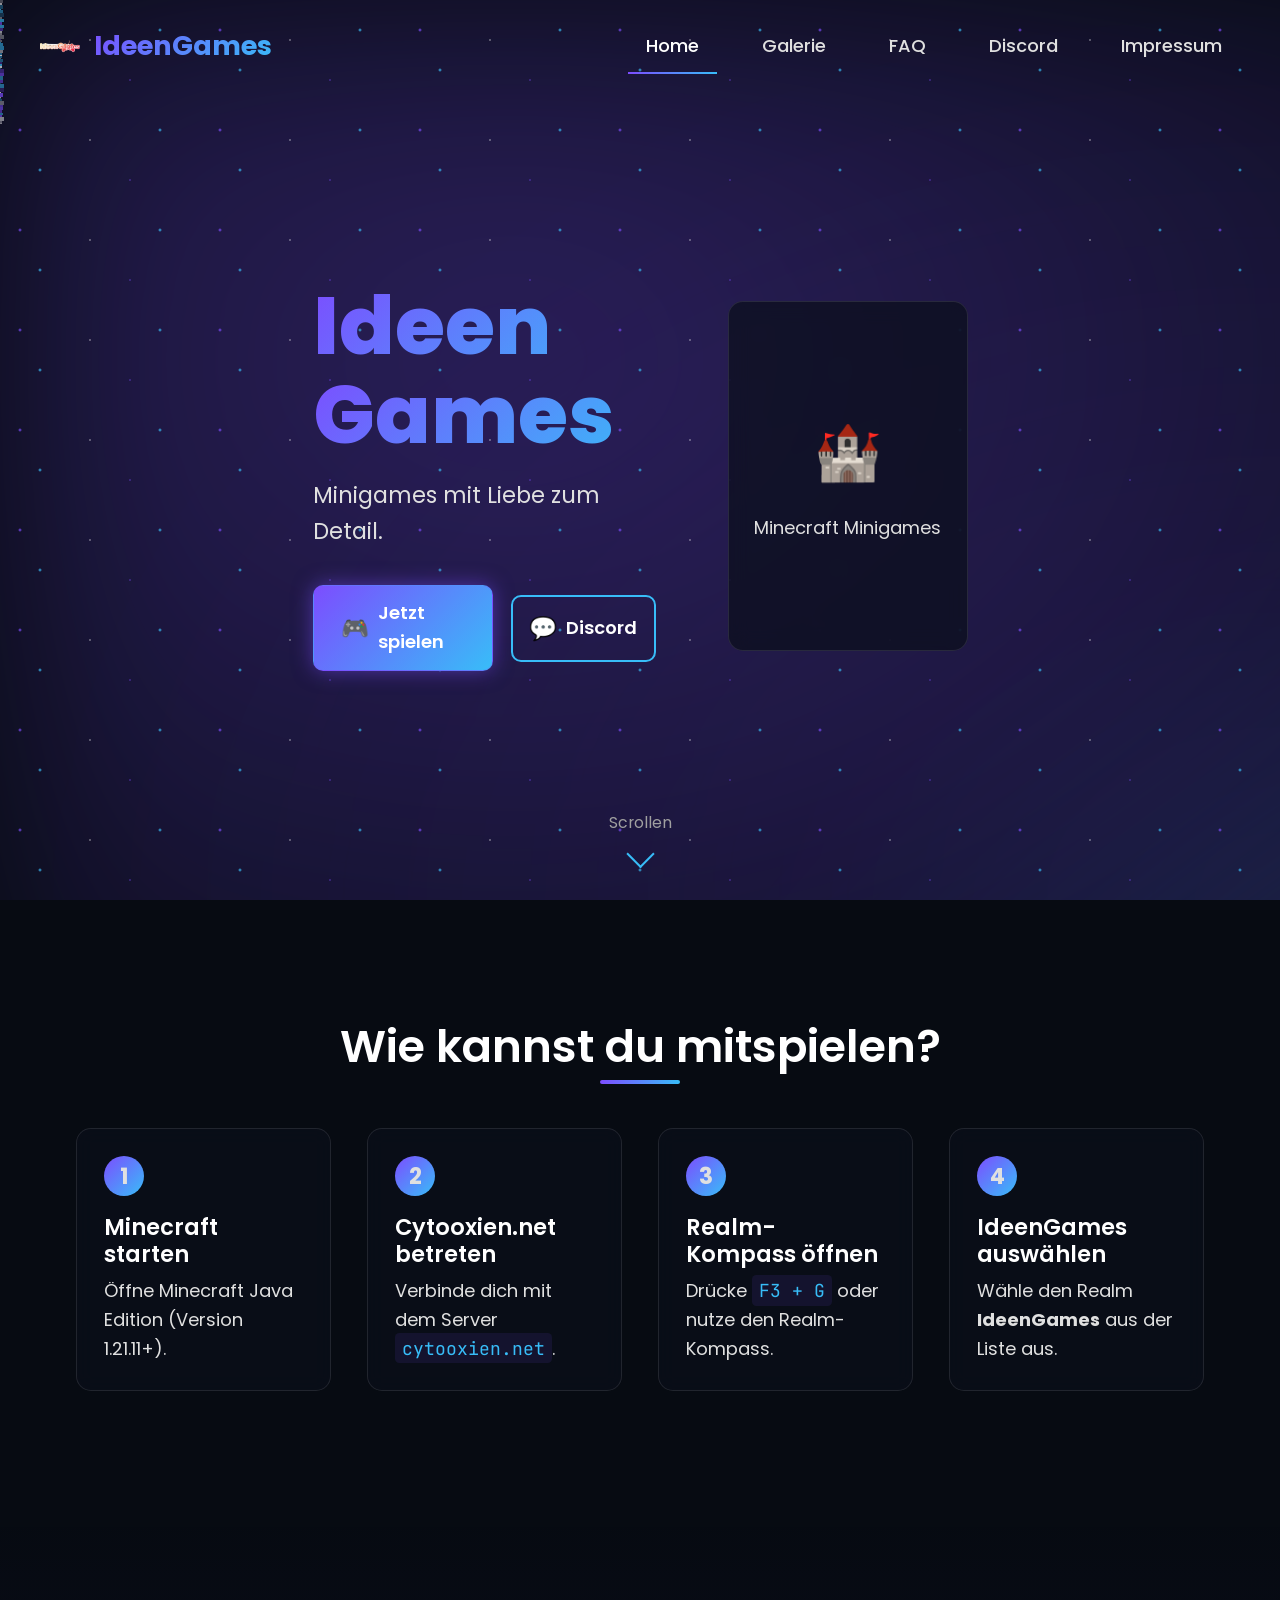
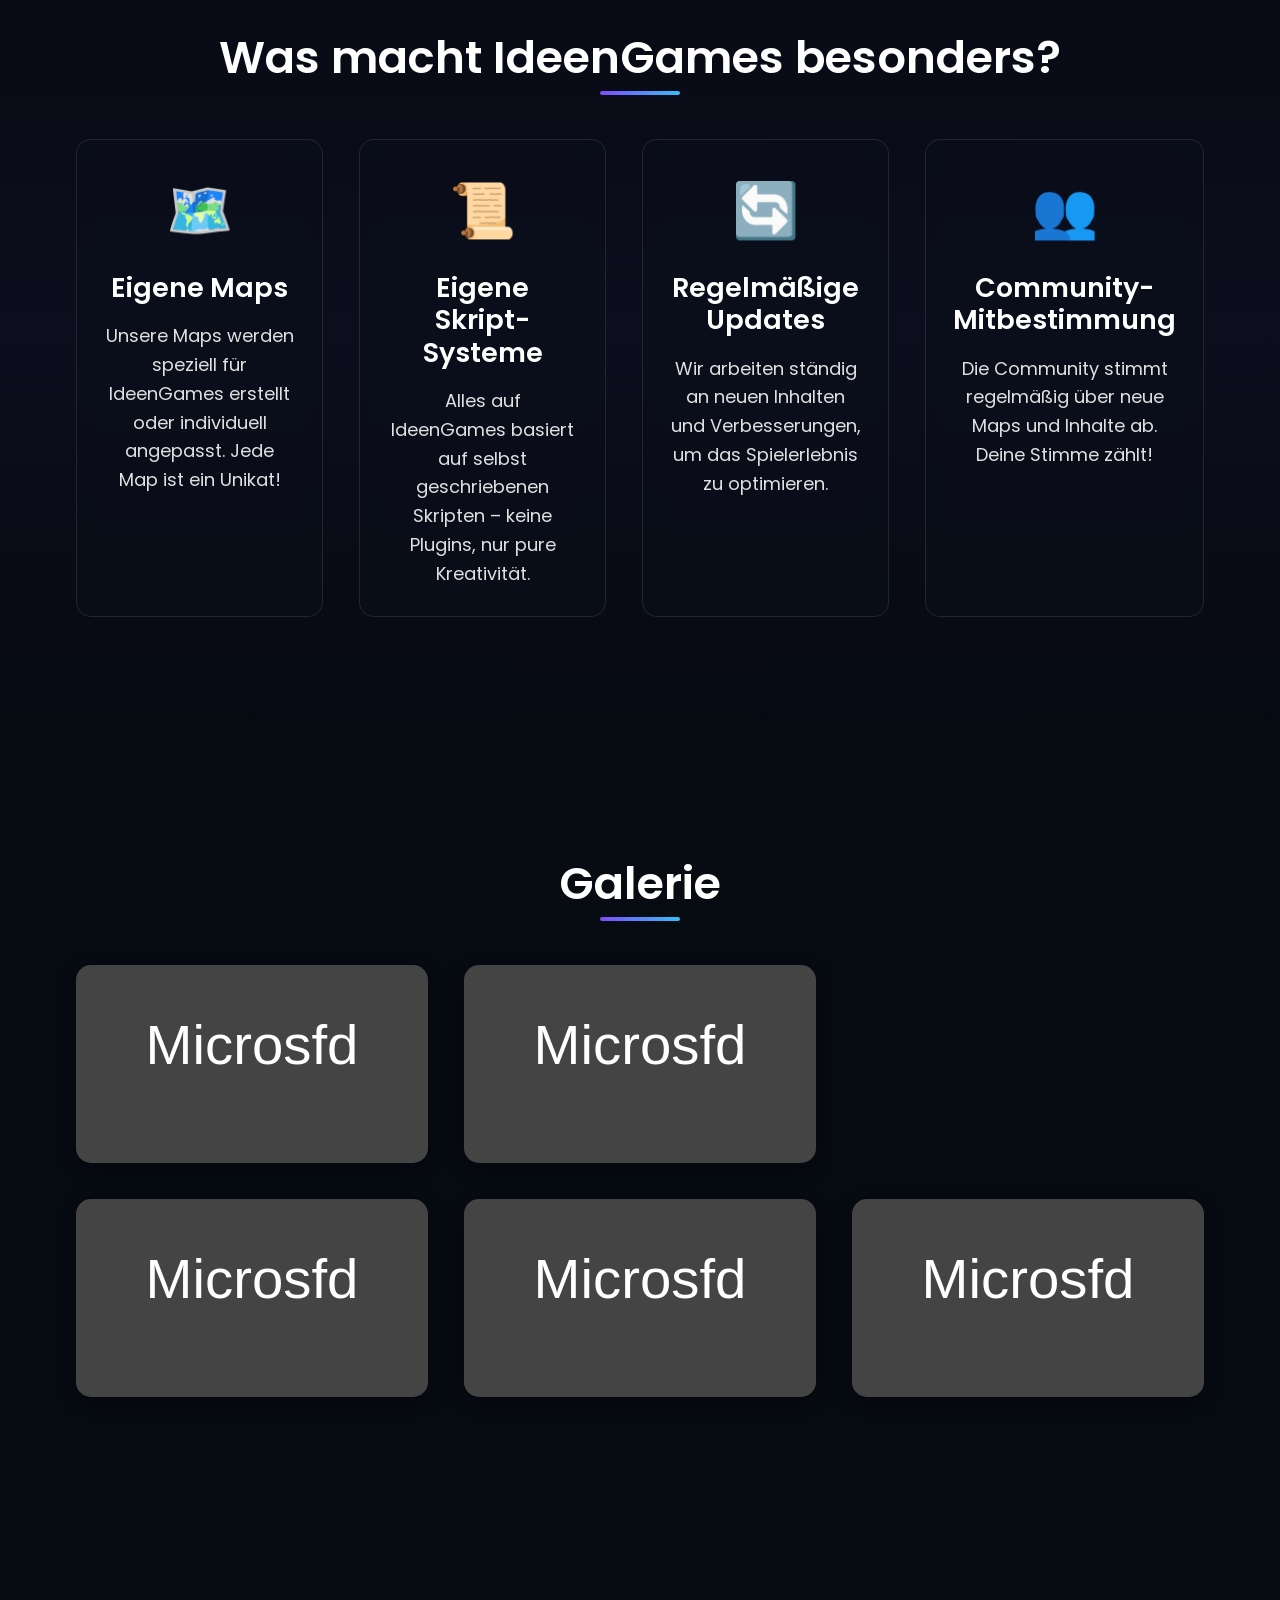
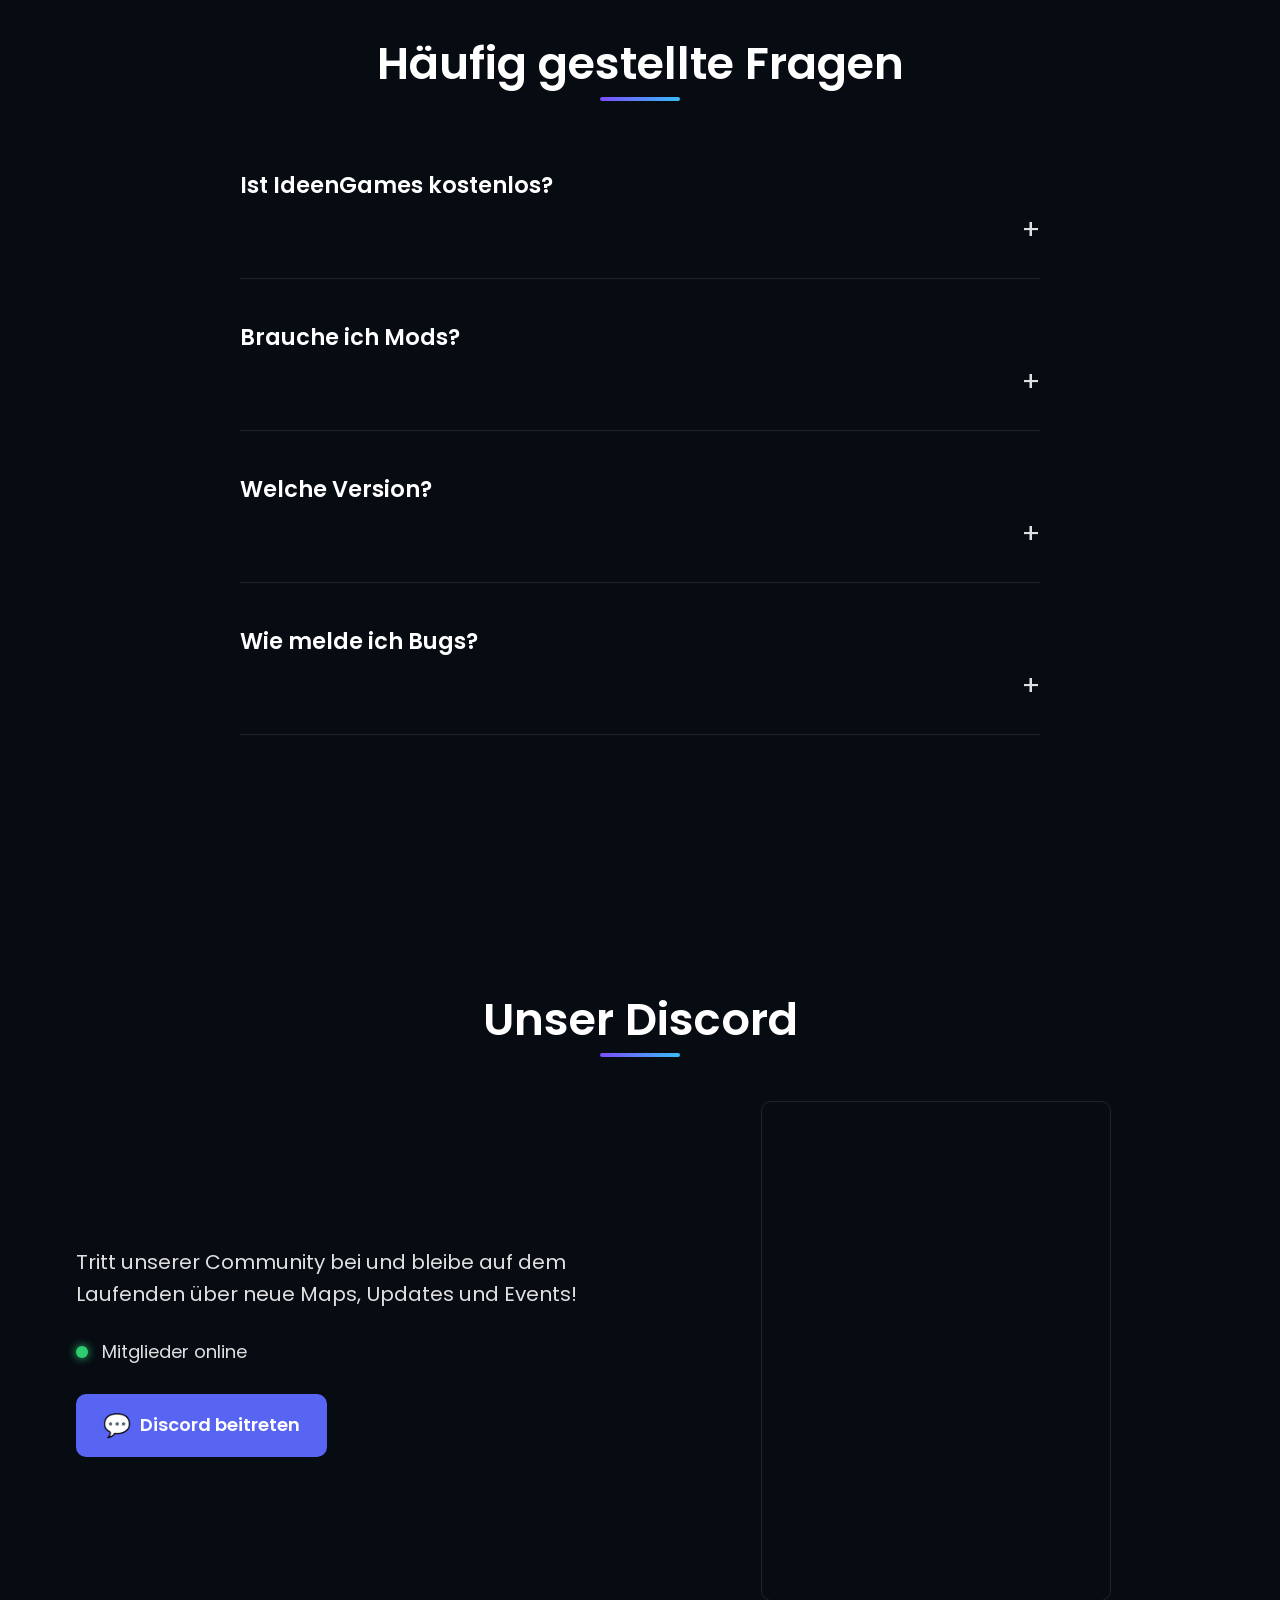
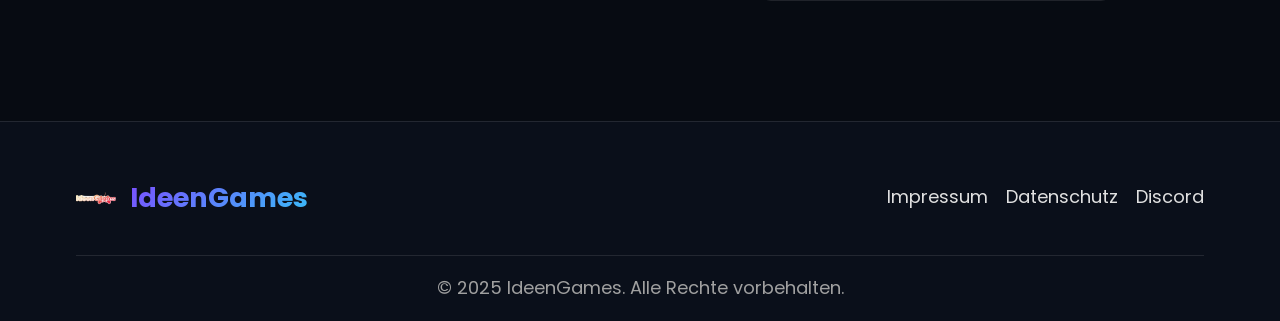
==== commit 7575db0b: "🔥 GEILERE EFFEKTE: Neon Grid, Scanlines, Floating Particles, bessere Button-Hover, Galerie-Effekte, " ====
--- a/index.html
+++ b/index.html
@@ -45,7 +45,7 @@
     <nav class="navbar" id="navbar">
         <div class="navbar-container">
             <a href="#home" class="navbar-logo">
-                <img src="assets/logo.svg" alt="IdeenGames Logo" class="logo">
+                <img src="assets/logo.png" alt="IdeenGames Logo" class="logo">
                 <span class="logo-text">IdeenGames</span>
             </a>
             
@@ -321,7 +321,7 @@
         <div class="container">
             <div class="footer-content">
                 <div class="footer-logo">
-                    <img src="assets/logo.svg" alt="IdeenGames Logo" class="logo">
+                    <img src="assets/logo.png" alt="IdeenGames Logo" class="logo">
                     <span class="logo-text">IdeenGames</span>
                 </div>
                 <div class="footer-links">
--- a/css/style.css
+++ b/css/style.css
@@ -1040,3 +1040,132 @@
 .mb-2 { margin-bottom: 1rem; }
 .mb-3 { margin-bottom: 1.5rem; }
 .mb-4 { margin-bottom: 2rem; }
+
+/* ============================================
+   17. GEILE EXTRA EFFEKTE
+   ============================================ */
+
+/* Neon Grid */
+.neon-grid {
+    position: absolute;
+    top: 0;
+    left: 0;
+    width: 100%;
+    height: 100%;
+    background-image: 
+        linear-gradient(rgba(124, 77, 255, 0.03) 1px, transparent 1px),
+        linear-gradient(90deg, rgba(124, 77, 255, 0.03) 1px, transparent 1px),
+        linear-gradient(rgba(56, 189, 248, 0.03) 1px, transparent 1px),
+        linear-gradient(90deg, rgba(56, 189, 248, 0.03) 1px, transparent 1px);
+    background-size: 50px 50px, 50px 50px, 100px 100px, 100px 100px;
+    animation: gridMove 20s linear infinite;
+    pointer-events: none;
+}
+
+/* Scanlines */
+.scanlines {
+    position: absolute;
+    top: 0;
+    left: 0;
+    width: 100%;
+    height: 100%;
+    background: repeating-linear-gradient(
+        to bottom,
+        transparent,
+        transparent 2px,
+        rgba(124, 77, 255, 0.02) 2px,
+        rgba(124, 77, 255, 0.02) 4px
+    );
+    pointer-events: none;
+}
+
+/* Floating Particles */
+.floating-particle {
+    position: absolute;
+    width: 10px;
+    height: 10px;
+    background: var(--accent-purple);
+    border-radius: 50%;
+    opacity: 0.6;
+    animation: floatParticle 15s linear infinite;
+    pointer-events: none;
+}
+
+.floating-particle:nth-child(2n) {
+    background: var(--accent-cyan);
+    animation-duration: 18s;
+}
+
+.floating-particle:nth-child(3n) {
+    background: #FFFFFF;
+    animation-duration: 12s;
+}
+
+@keyframes floatParticle {
+    0% { transform: translateY(100vh) rotate(0deg); opacity: 0; }
+    10% { opacity: 0.6; }
+    90% { opacity: 0.6; }
+    100% { transform: translateY(-100vh) rotate(720deg); opacity: 0; }
+}
+
+@keyframes gridMove {
+    0% { transform: translate(0, 0); }
+    100% { transform: translate(50px, 50px); }
+}
+
+/* Pulsing Glow */
+@keyframes pulseGlow {
+    0%, 100% { box-shadow: 0 0 20px rgba(124, 77, 255, 0.5), 0 0 40px rgba(56, 189, 248, 0.3); }
+    50% { box-shadow: 0 0 40px rgba(124, 77, 255, 0.8), 0 0 80px rgba(56, 189, 248, 0.6); }
+}
+
+/* GEILE BUTTON EFFEKTE */
+.btn-primary {
+    border: 1px solid rgba(124, 77, 255, 0.3);
+    transition: all 0.3s ease;
+}
+
+.btn-primary:hover {
+    transform: translateY(-5px) scale(1.05);
+    box-shadow: 0 0 40px rgba(124, 77, 255, 0.8), 0 0 60px rgba(56, 189, 248, 0.5);
+    border-color: var(--accent-purple);
+}
+
+.btn-secondary {
+    transition: all 0.3s ease;
+}
+
+.btn-secondary:hover {
+    background: var(--accent-cyan);
+    box-shadow: 0 0 40px rgba(56, 189, 248, 0.8);
+    transform: translateY(-5px) scale(1.05);
+    border-color: rgba(56, 189, 248, 0.5);
+}
+
+/* GEILE GALERIE EFFEKTE */
+.galerie-item:hover {
+    transform: scale(1.05) rotate(1deg);
+    box-shadow: 0 10px 40px rgba(124, 77, 255, 0.4), 0 0 60px rgba(56, 189, 248, 0.2);
+    border: 2px solid var(--accent-purple);
+    z-index: 10;
+}
+
+.galerie-zoom {
+    box-shadow: 0 0 10px rgba(124, 77, 255, 0.3);
+}
+
+.galerie-zoom:hover {
+    background: var(--accent-purple);
+    border-color: var(--accent-purple);
+    transform: scale(1.2) rotate(10deg);
+    box-shadow: 0 0 20px rgba(124, 77, 255, 0.8);
+}
+
+/* GEILE NAVIGATION */
+.navbar.scrolled {
+    box-shadow: 0 0 20px rgba(124, 77, 255, 0.2);
+}
+
+.nav-link:hover {
+    text-shadow: 0 0 10px rgba(124, 77, 255, 0.5);
+}
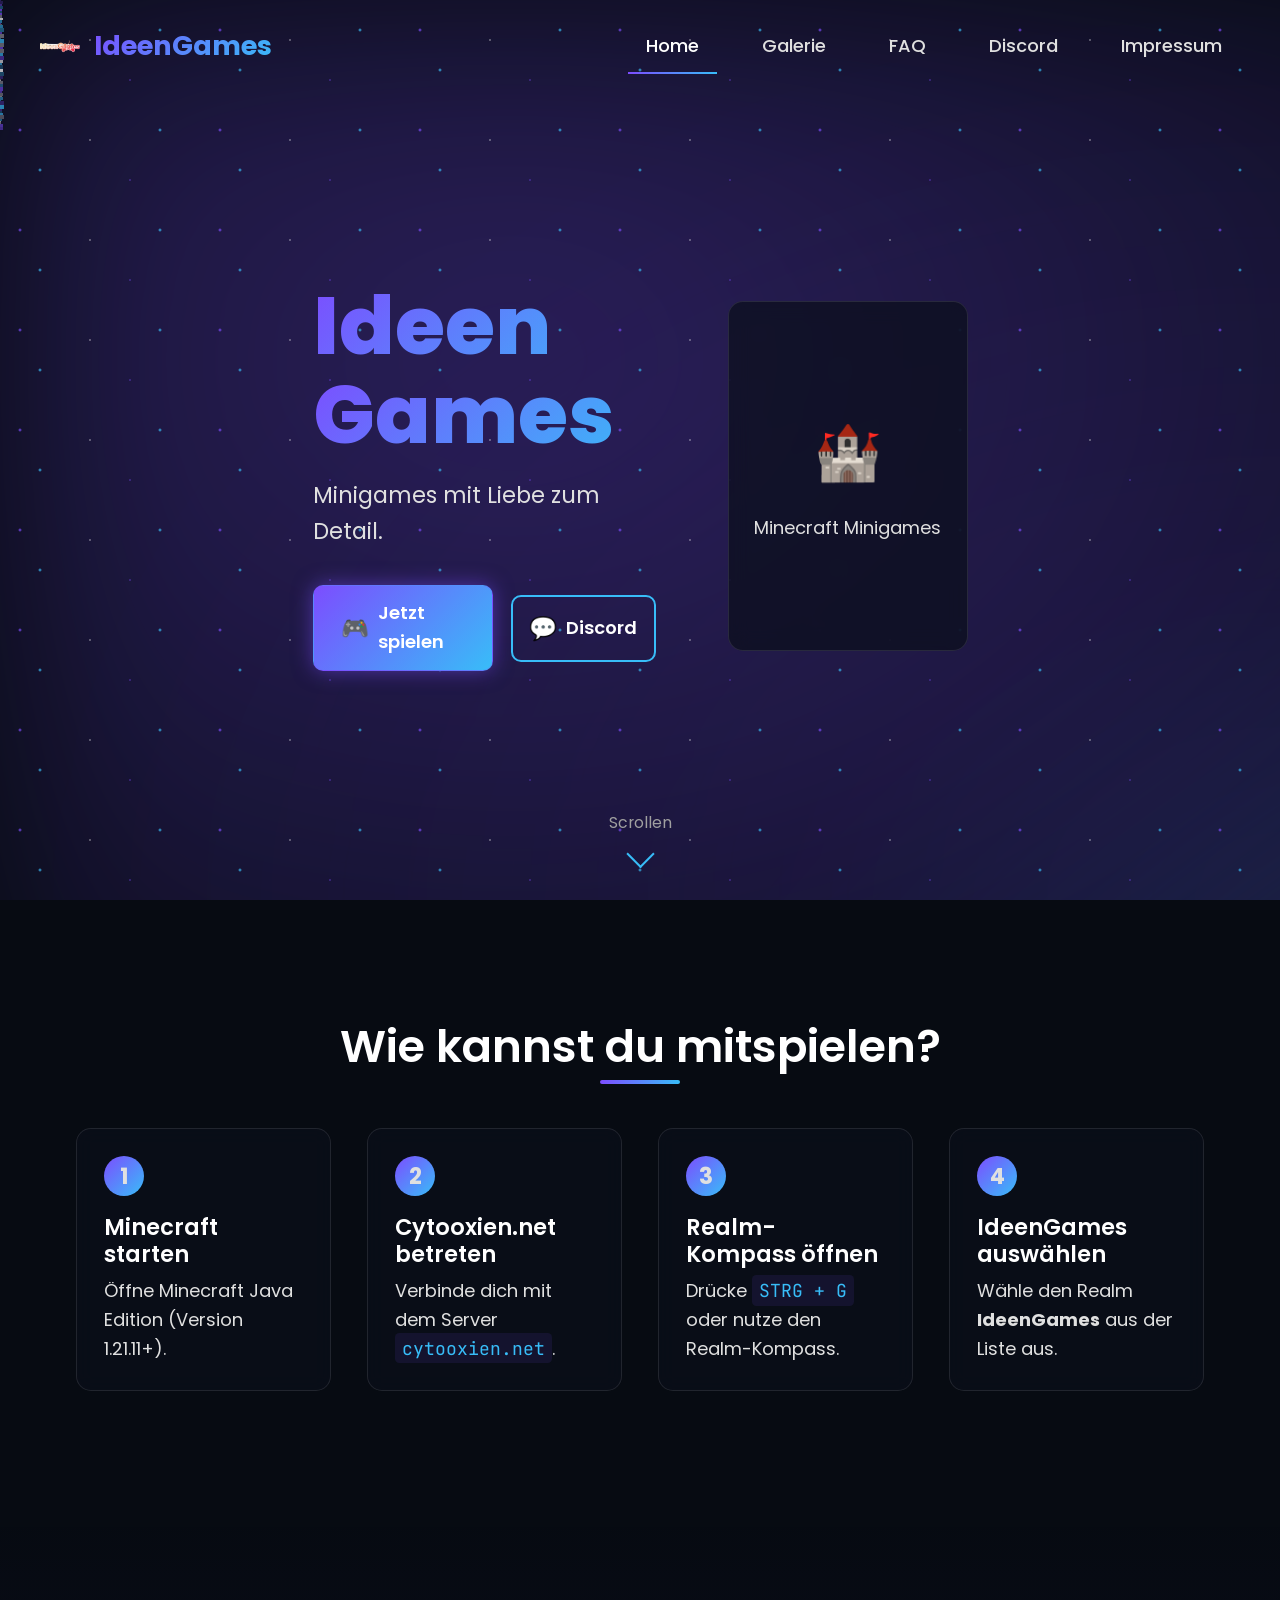
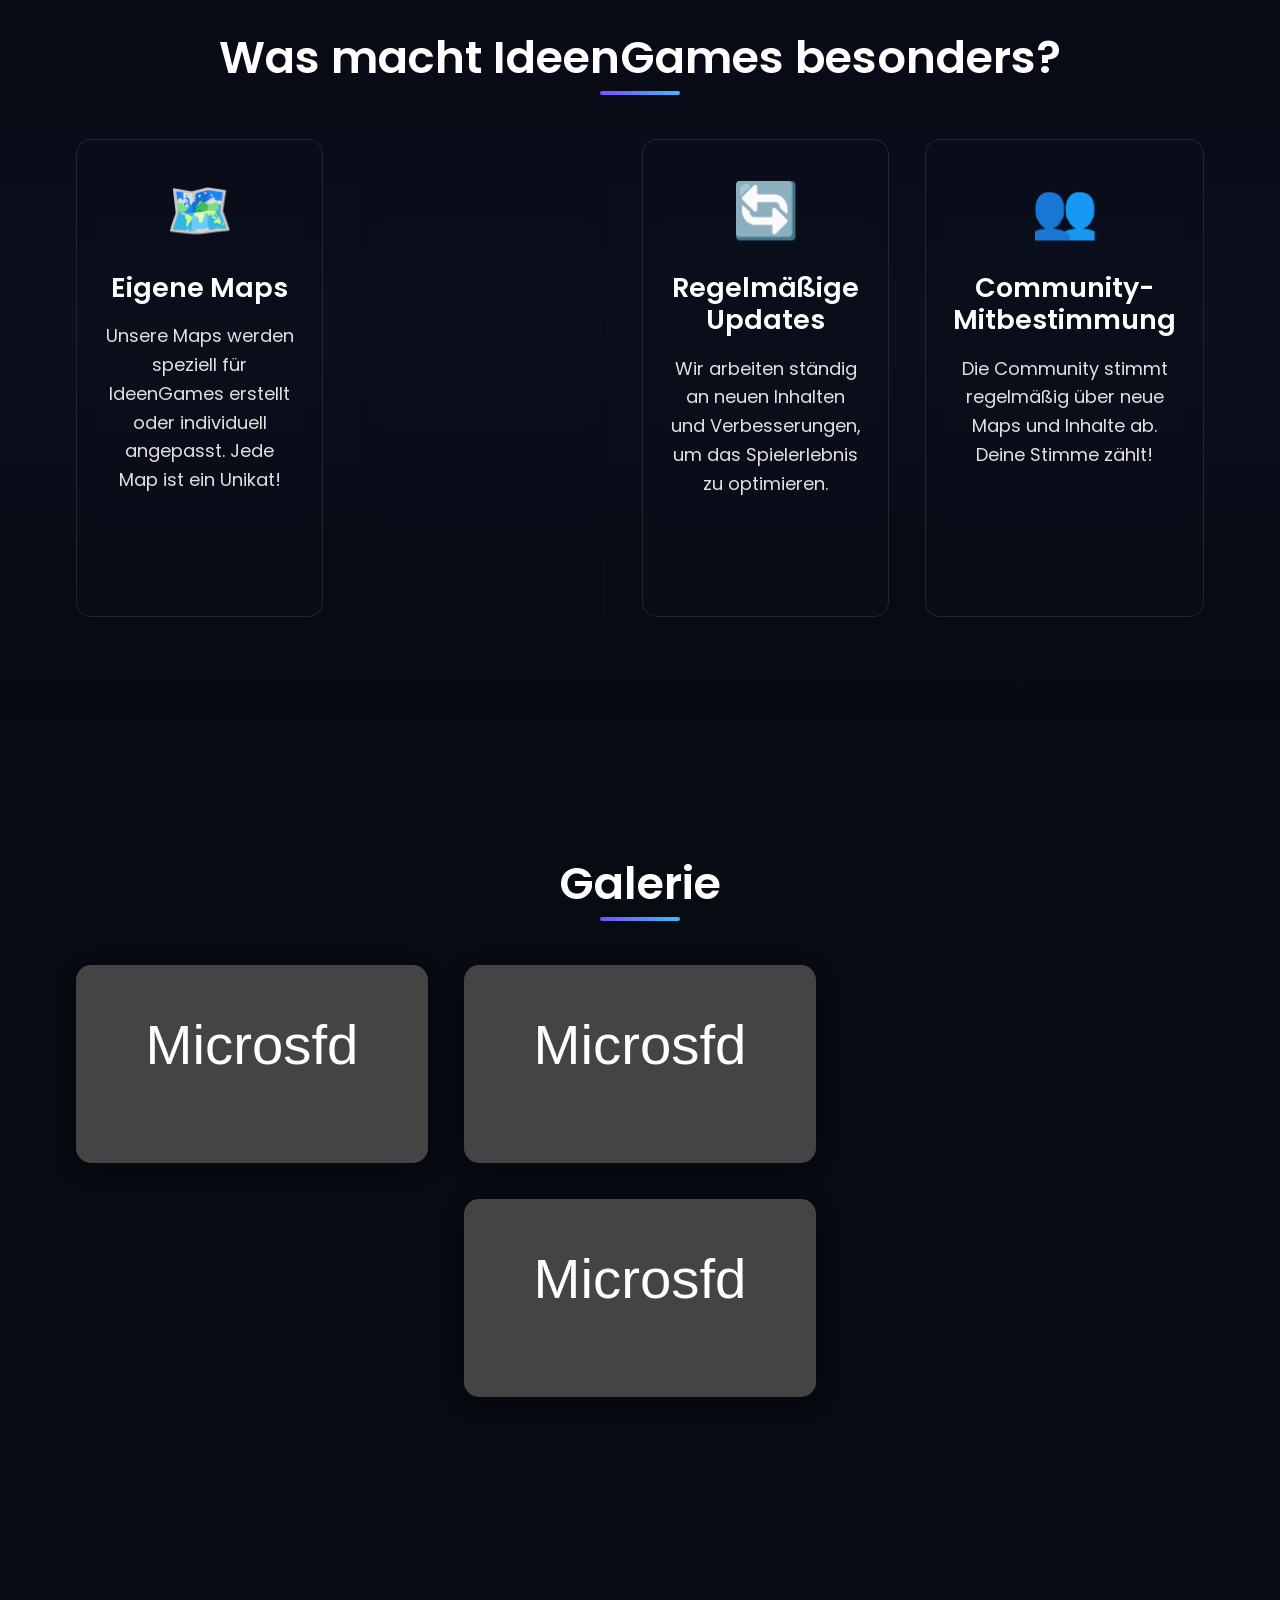
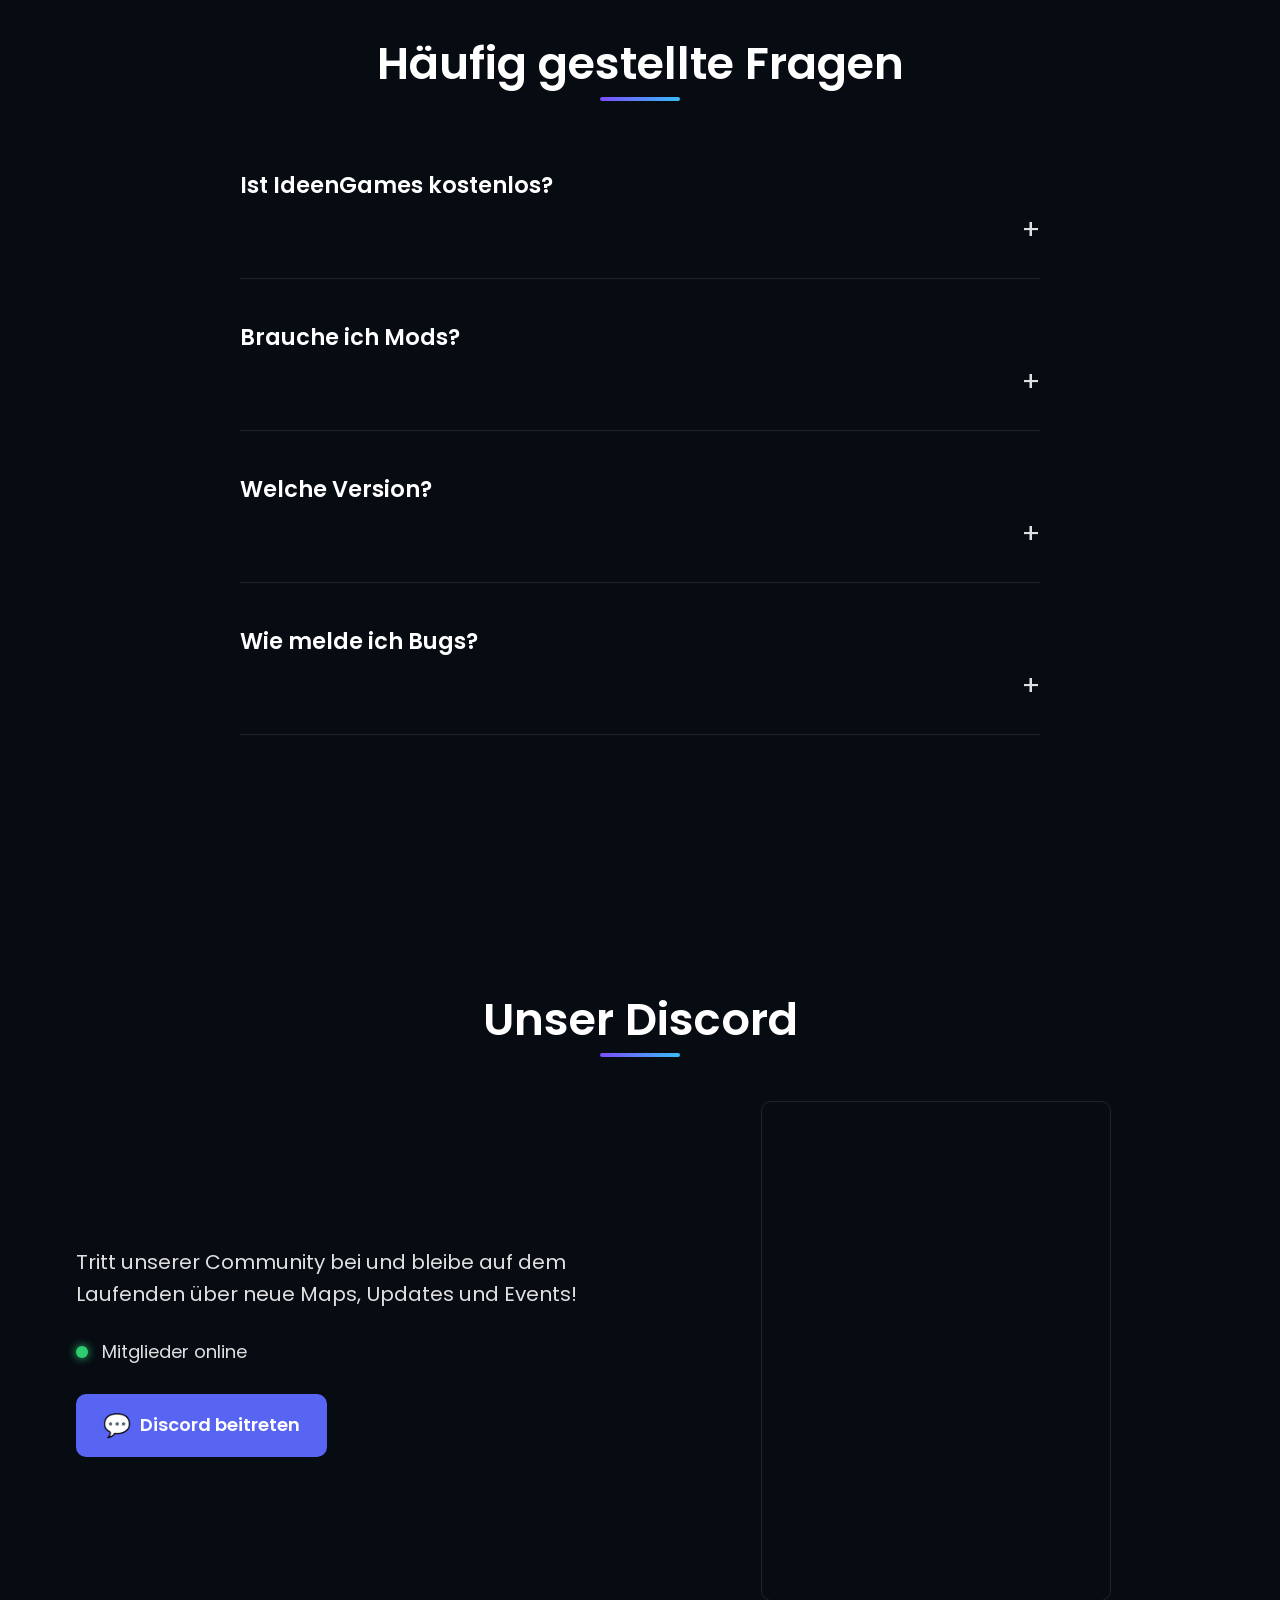
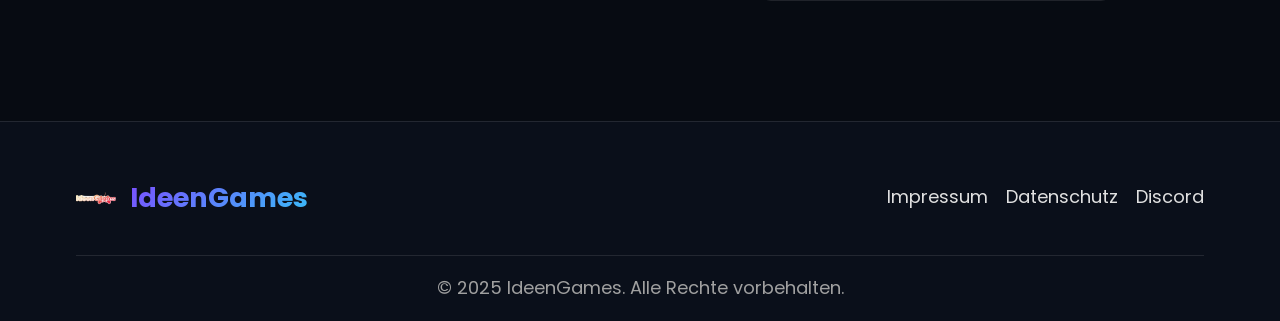
==== commit 96793cce: "🔥 Galerie-Seite hinzugefügt + STRG+G Fix Co-authored-by: McAffe13 <McAffe13@users.noreply.github.com" ====
--- a/index.html
+++ b/index.html
@@ -55,7 +55,7 @@
             
             <ul class="navbar-links" id="navbarLinks">
                 <li><a href="#home" class="nav-link active">Home</a></li>
-                <li><a href="#galerie" class="nav-link">Galerie</a></li>
+                <li><a href="galerie.html" class="nav-link">Galerie</a></li>
                 <li><a href="#faq" class="nav-link">FAQ</a></li>
                 <li><a href="#discord" class="nav-link">Discord</a></li>
                 <li><a href="impressum.html" class="nav-link">Impressum</a></li>
@@ -122,7 +122,7 @@
                     <div class="step-number">3</div>
                     <div class="step-content">
                         <h3>Realm-Kompass öffnen</h3>
-                        <p>Drücke <code>F3 + G</code> oder nutze den Realm-Kompass.</p>
+                        <p>Drücke <code>STRG + G</code> oder nutze den Realm-Kompass.</p>
                     </div>
                 </div>
                 <div class="step-card" data-aos="fade-up" data-aos-delay="300">
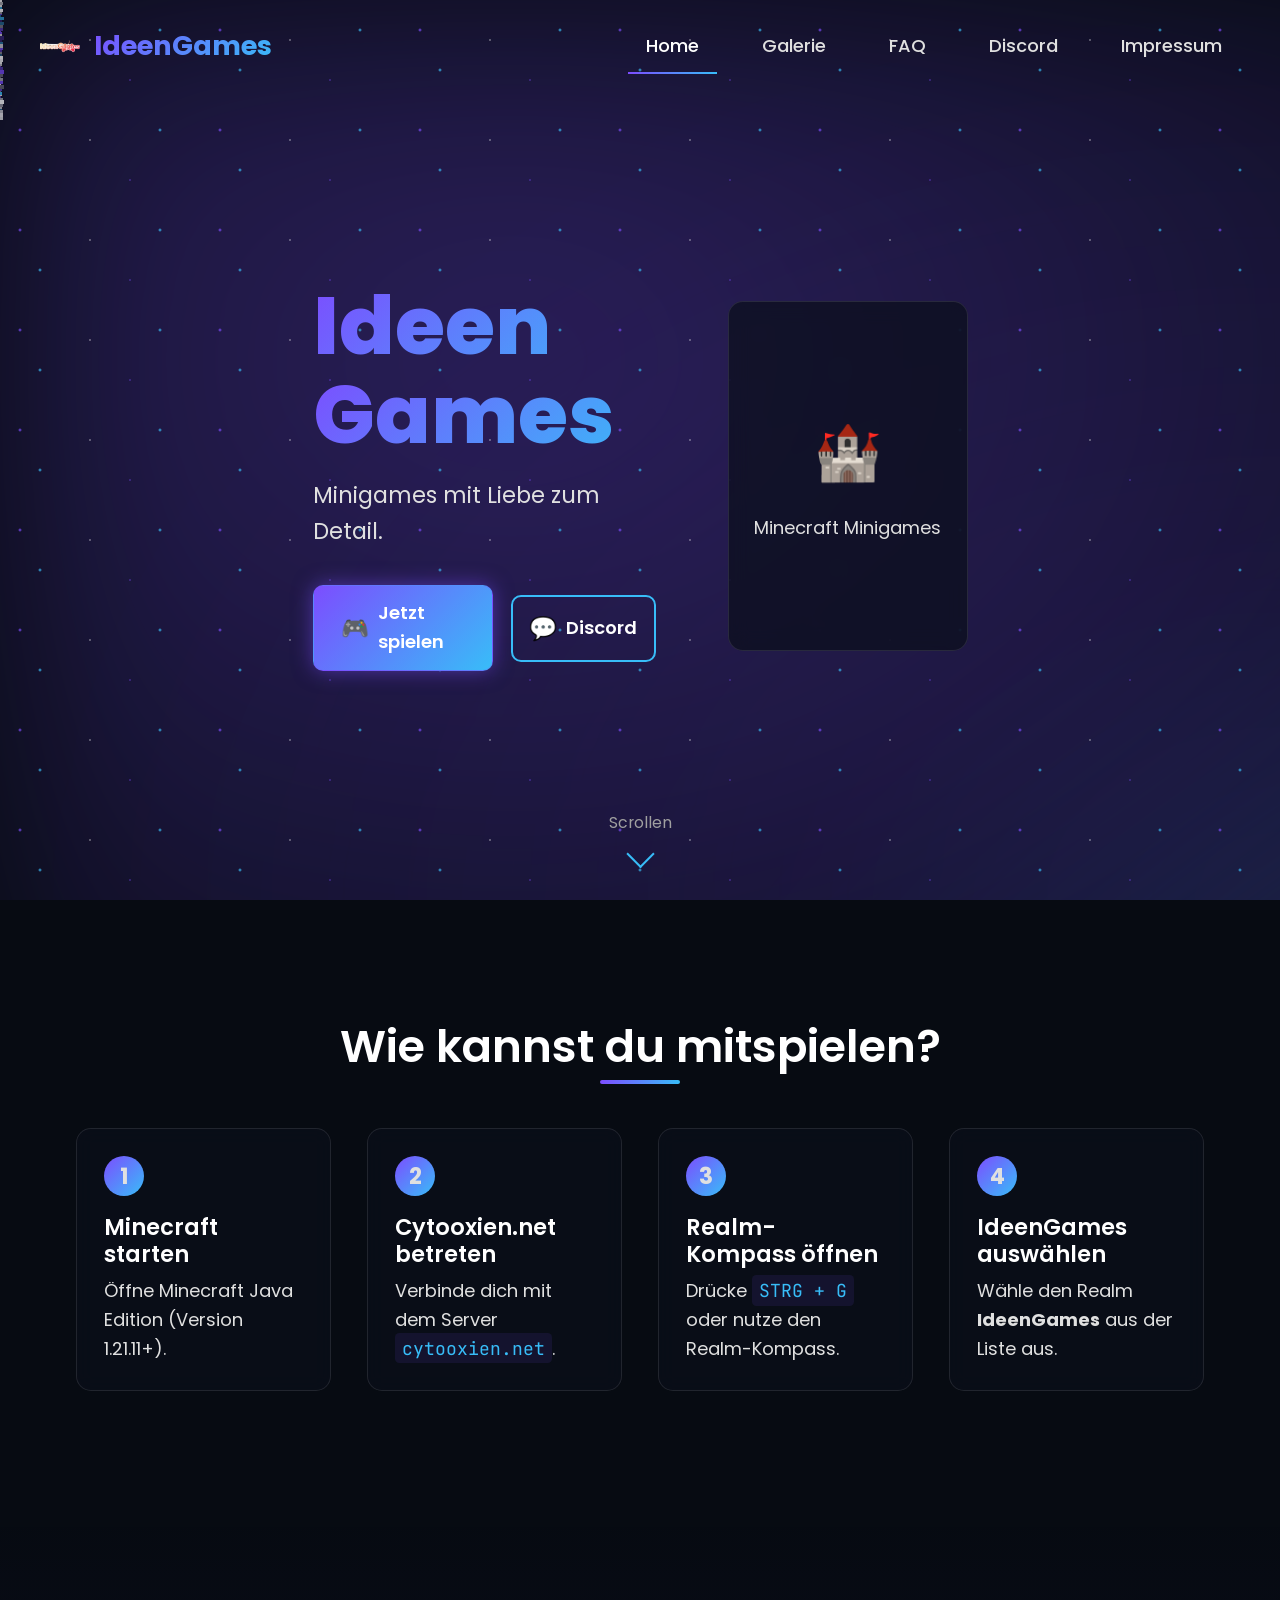
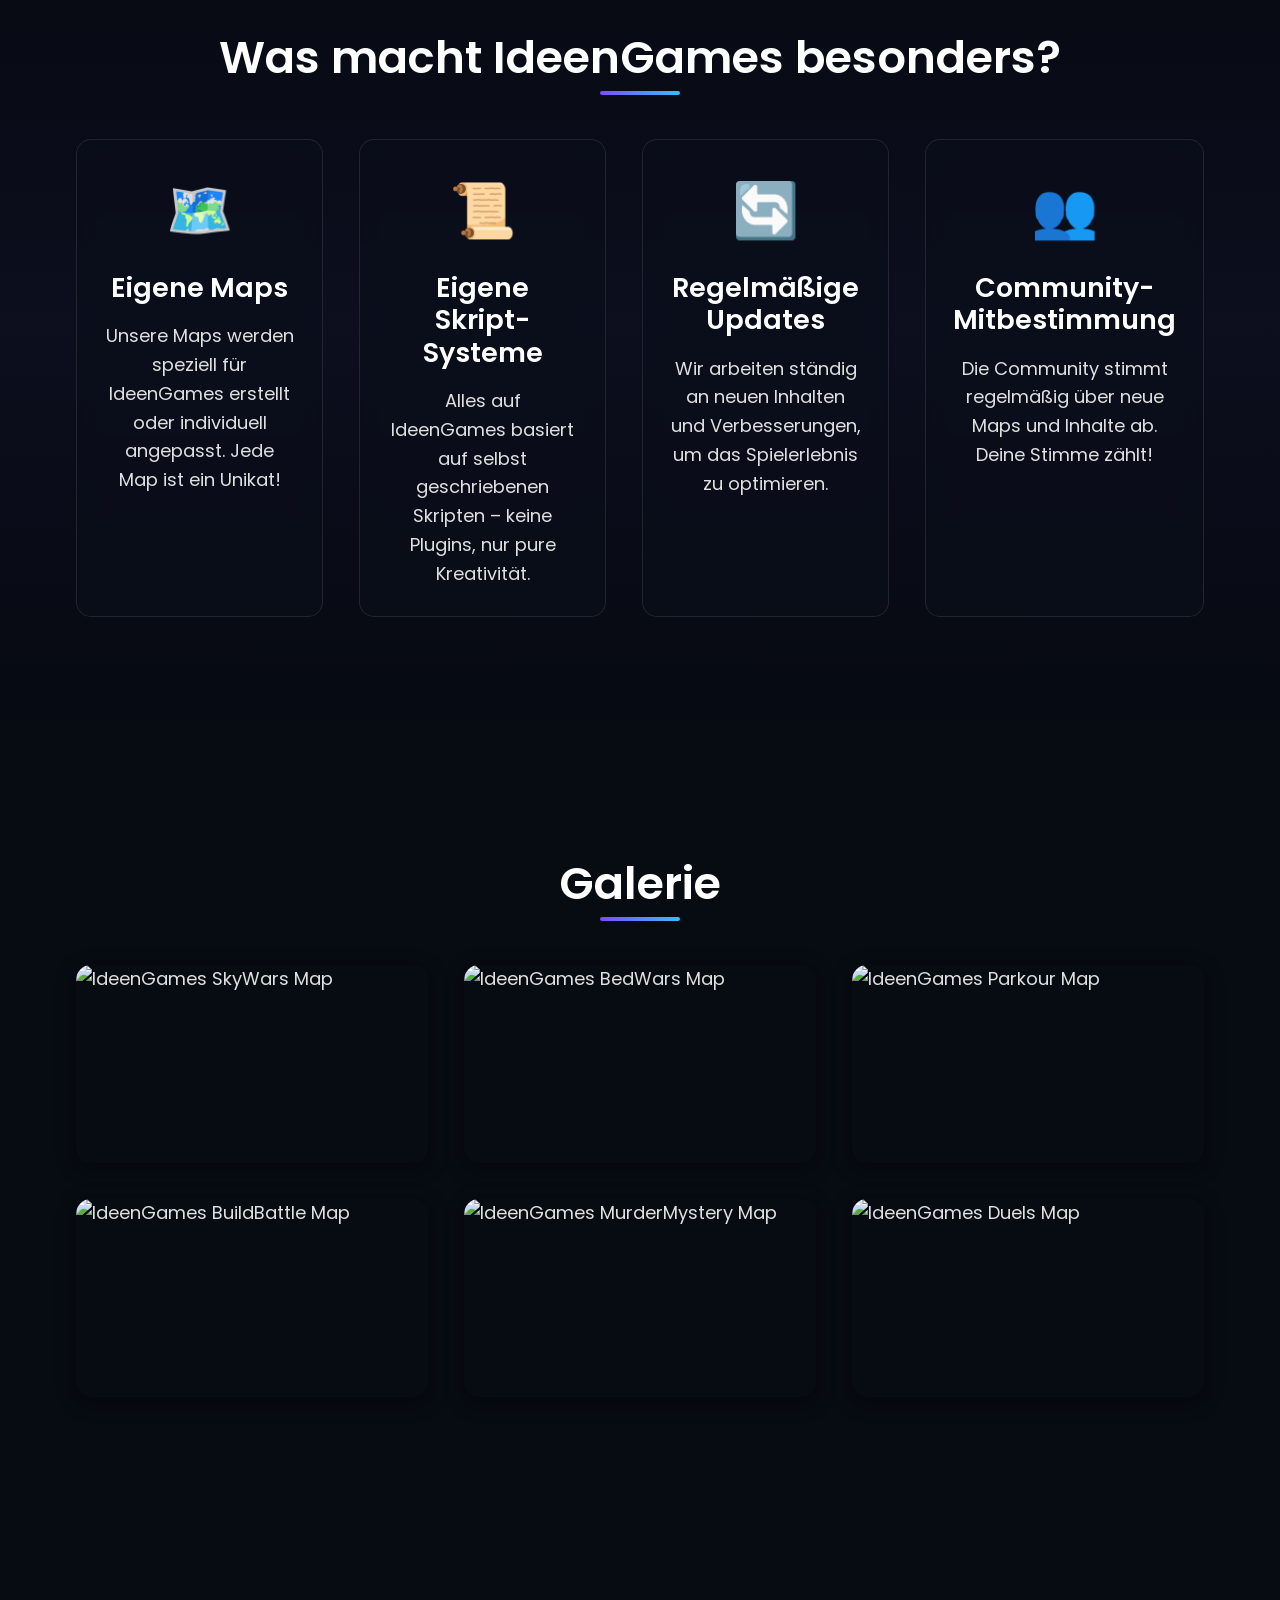
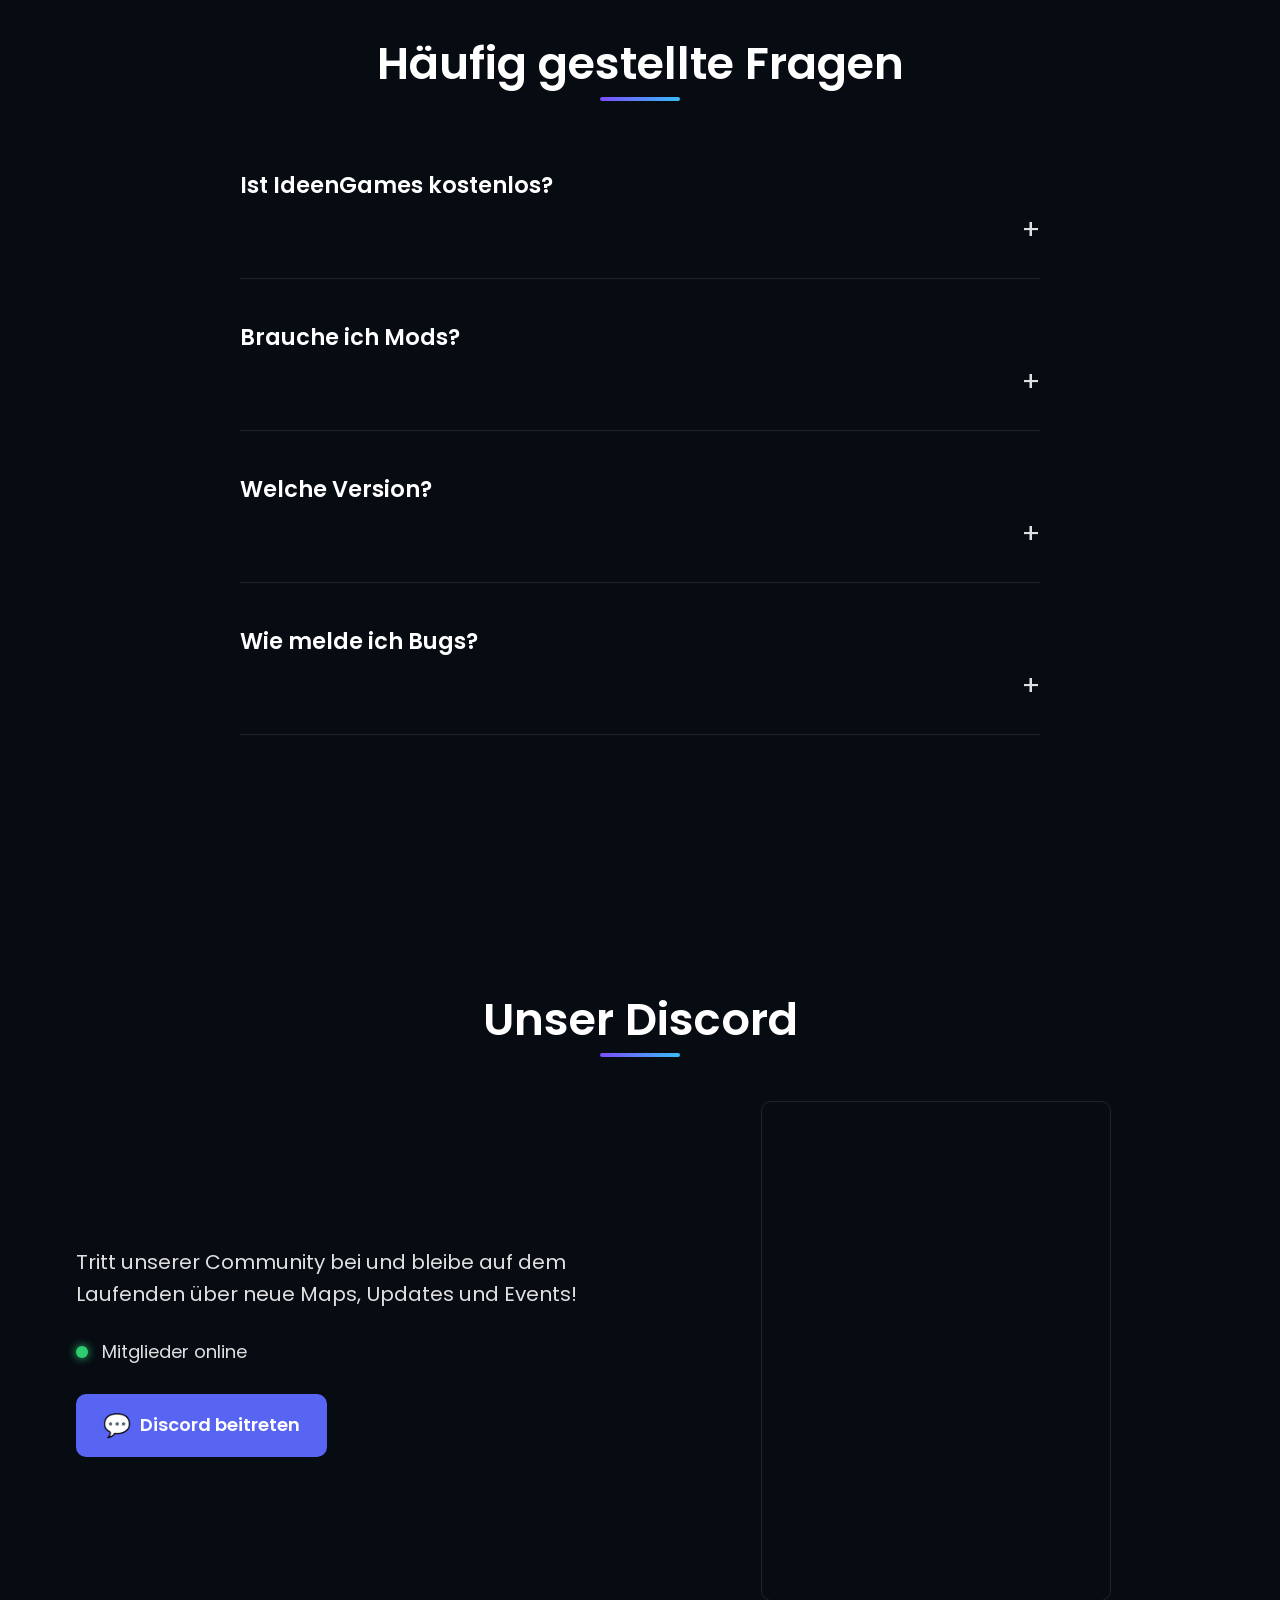
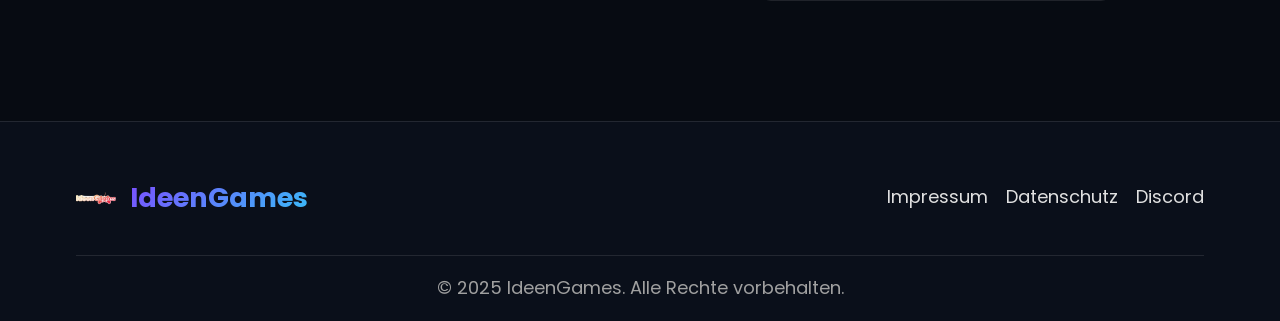
==== commit 27aaa603: "🔥 Dynamische Galerie aus JS-Datei + STRG+G Fix Co-authored-by: McAffe13 <McAffe13@users.noreply.gith" ====
--- a/index.html
+++ b/index.html
@@ -31,6 +31,7 @@
             id="discord-widget"
             style="display: none;">
     </iframe>
+    <script src="js/gallery-data.js"></script>
 </head>
 <body>
     <!-- Animated Background -->
@@ -55,7 +56,7 @@
             
             <ul class="navbar-links" id="navbarLinks">
                 <li><a href="#home" class="nav-link active">Home</a></li>
-                <li><a href="galerie.html" class="nav-link">Galerie</a></li>
+                <li><a href="#galerie" class="nav-link">Galerie</a></li>
                 <li><a href="#faq" class="nav-link">FAQ</a></li>
                 <li><a href="#discord" class="nav-link">Discord</a></li>
                 <li><a href="impressum.html" class="nav-link">Impressum</a></li>
@@ -169,67 +170,8 @@
     <section class="galerie" id="galerie">
         <div class="container">
             <h2 class="section-title">Galerie</h2>
-            <div class="galerie-grid">
-                <div class="galerie-item" data-aos="zoom-in">
-                    <img src="assets/images/galerie-1.jpg" 
-                         alt="IdeenGames Map 1" 
-                         class="galerie-img lazy" 
-                         data-src="assets/images/galerie-1.jpg">
-                    <div class="galerie-overlay">
-                        <span class="galerie-caption">Map: SkyWars</span>
-                        <button class="galerie-zoom" aria-label="Bild vergrößern">🔍</button>
-                    </div>
-                </div>
-                <div class="galerie-item" data-aos="zoom-in" data-aos-delay="100">
-                    <img src="assets/images/galerie-2.jpg" 
-                         alt="IdeenGames Map 2" 
-                         class="galerie-img lazy" 
-                         data-src="assets/images/galerie-2.jpg">
-                    <div class="galerie-overlay">
-                        <span class="galerie-caption">Map: BedWars</span>
-                        <button class="galerie-zoom" aria-label="Bild vergrößern">🔍</button>
-                    </div>
-                </div>
-                <div class="galerie-item" data-aos="zoom-in" data-aos-delay="200">
-                    <img src="assets/images/galerie-3.jpg" 
-                         alt="IdeenGames Map 3" 
-                         class="galerie-img lazy" 
-                         data-src="assets/images/galerie-3.jpg">
-                    <div class="galerie-overlay">
-                        <span class="galerie-caption">Map: Parkour</span>
-                        <button class="galerie-zoom" aria-label="Bild vergrößern">🔍</button>
-                    </div>
-                </div>
-                <div class="galerie-item" data-aos="zoom-in" data-aos-delay="300">
-                    <img src="assets/images/galerie-4.jpg" 
-                         alt="IdeenGames Map 4" 
-                         class="galerie-img lazy" 
-                         data-src="assets/images/galerie-4.jpg">
-                    <div class="galerie-overlay">
-                        <span class="galerie-caption">Map: BuildBattle</span>
-                        <button class="galerie-zoom" aria-label="Bild vergrößern">🔍</button>
-                    </div>
-                </div>
-                <div class="galerie-item" data-aos="zoom-in" data-aos-delay="400">
-                    <img src="assets/images/galerie-5.jpg" 
-                         alt="IdeenGames Map 5" 
-                         class="galerie-img lazy" 
-                         data-src="assets/images/galerie-5.jpg">
-                    <div class="galerie-overlay">
-                        <span class="galerie-caption">Map: MurderMystery</span>
-                        <button class="galerie-zoom" aria-label="Bild vergrößern">🔍</button>
-                    </div>
-                </div>
-                <div class="galerie-item" data-aos="zoom-in" data-aos-delay="500">
-                    <img src="assets/images/galerie-6.jpg" 
-                         alt="IdeenGames Map 6" 
-                         class="galerie-img lazy" 
-                         data-src="assets/images/galerie-6.jpg">
-                    <div class="galerie-overlay">
-                        <span class="galerie-caption">Map: Duels</span>
-                        <button class="galerie-zoom" aria-label="Bild vergrößern">🔍</button>
-                    </div>
-                </div>
+            <div class="galerie-grid" id="dynamicGallery">
+                <!-- Bilder werden dynamisch aus gallery-data.js geladen -->
             </div>
         </div>
     </section>
@@ -240,6 +182,7 @@
         <button class="lightbox-nav lightbox-prev" id="lightboxPrev" aria-label="Vorheriges Bild">❮</button>
         <button class="lightbox-nav lightbox-next" id="lightboxNext" aria-label="Nächstes Bild">❯</button>
         <img src="" alt="Galerie-Bild" class="lightbox-img" id="lightboxImg">
+                data-index="0"
         <p class="lightbox-caption" id="lightboxCaption"></p>
     </div>
 
@@ -341,5 +284,6 @@
 
     <!-- JavaScript -->
     <script src="js/script.js"></script>
+    <script src="js/gallery-loader.js"></script>
 </body>
 </html>
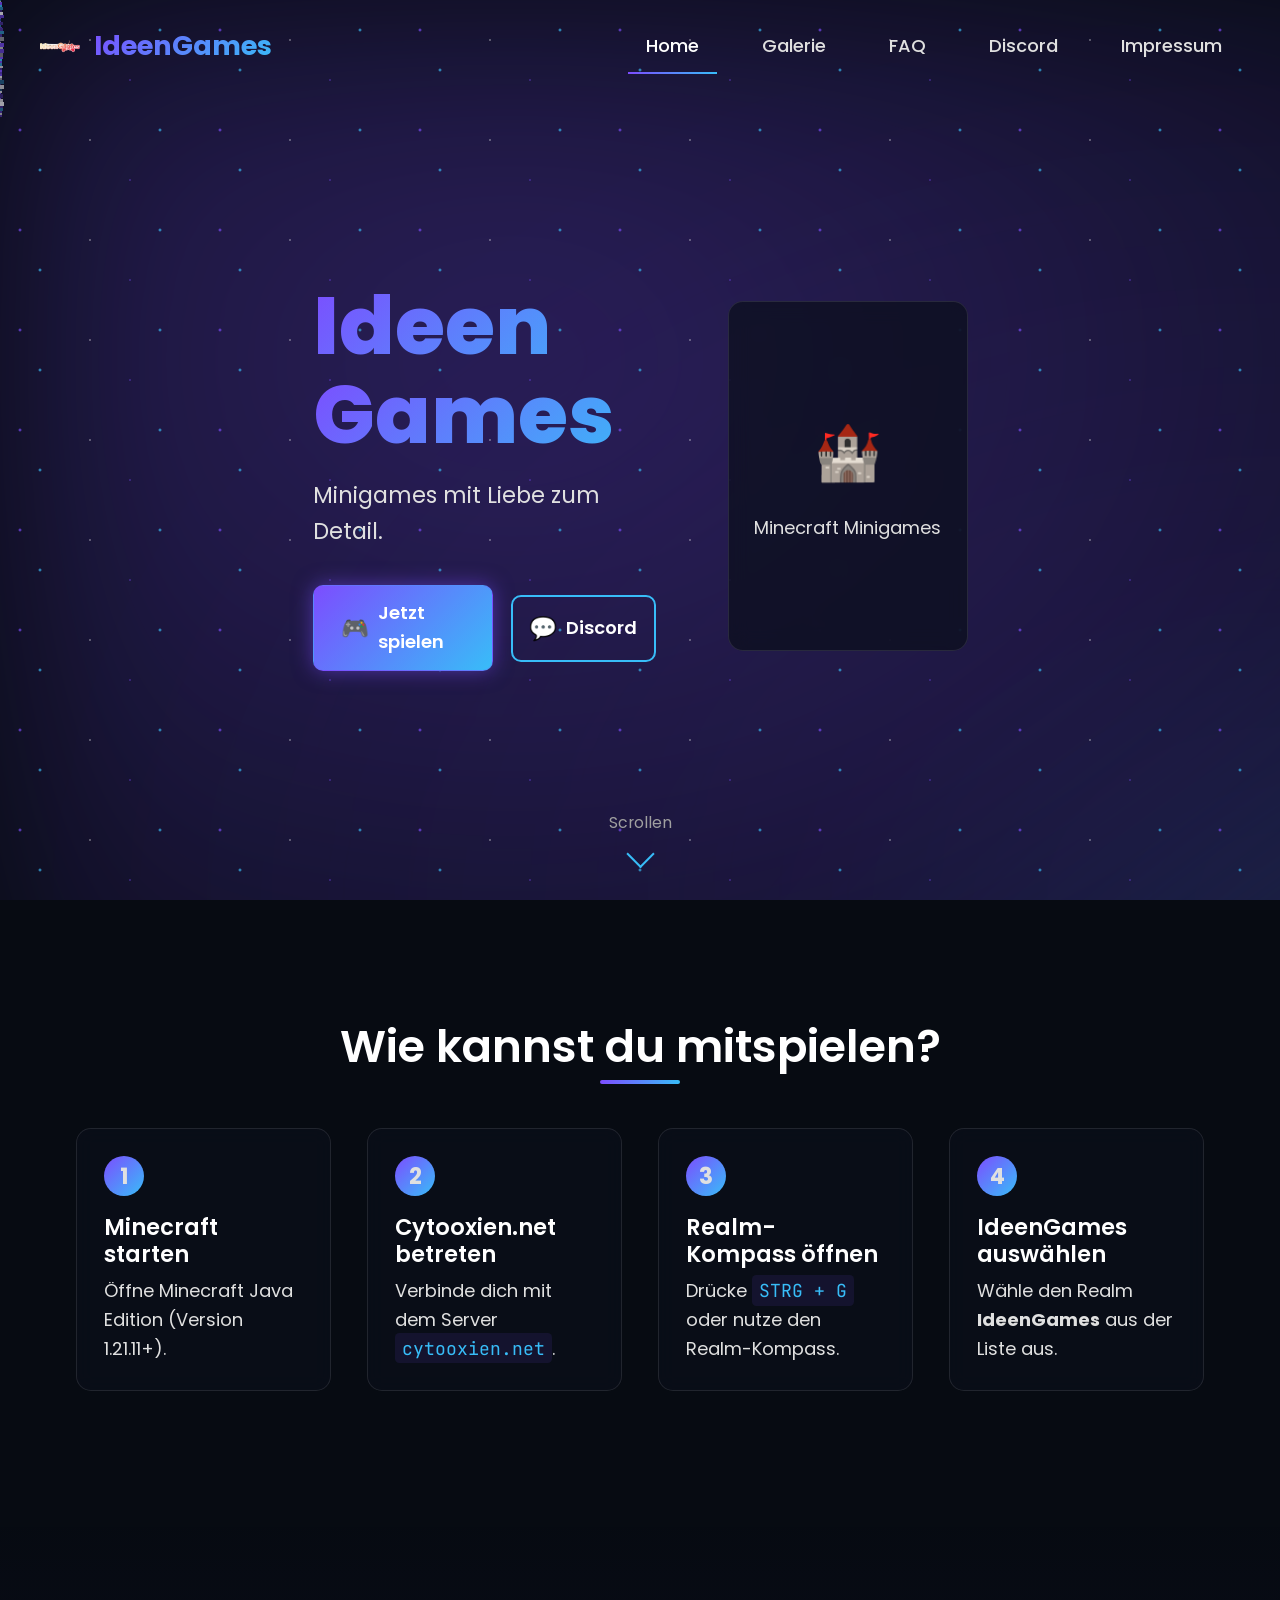
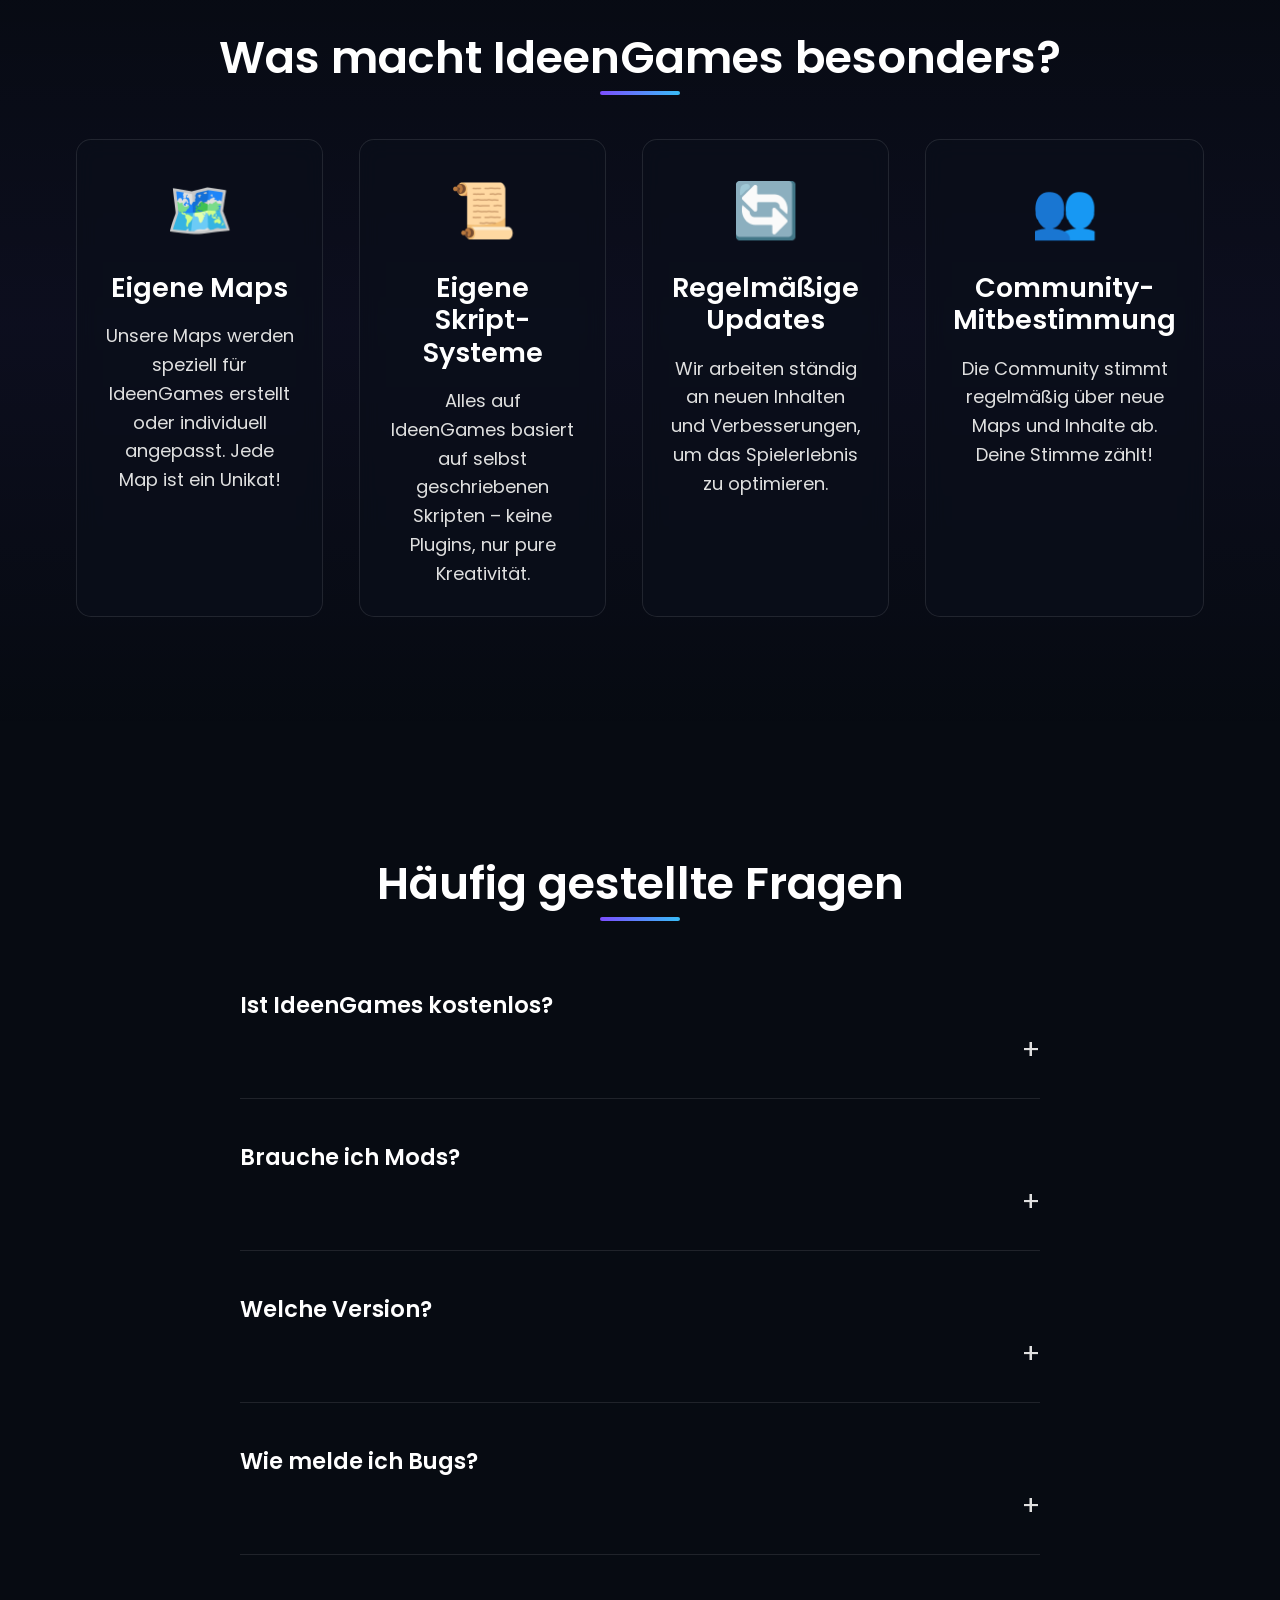
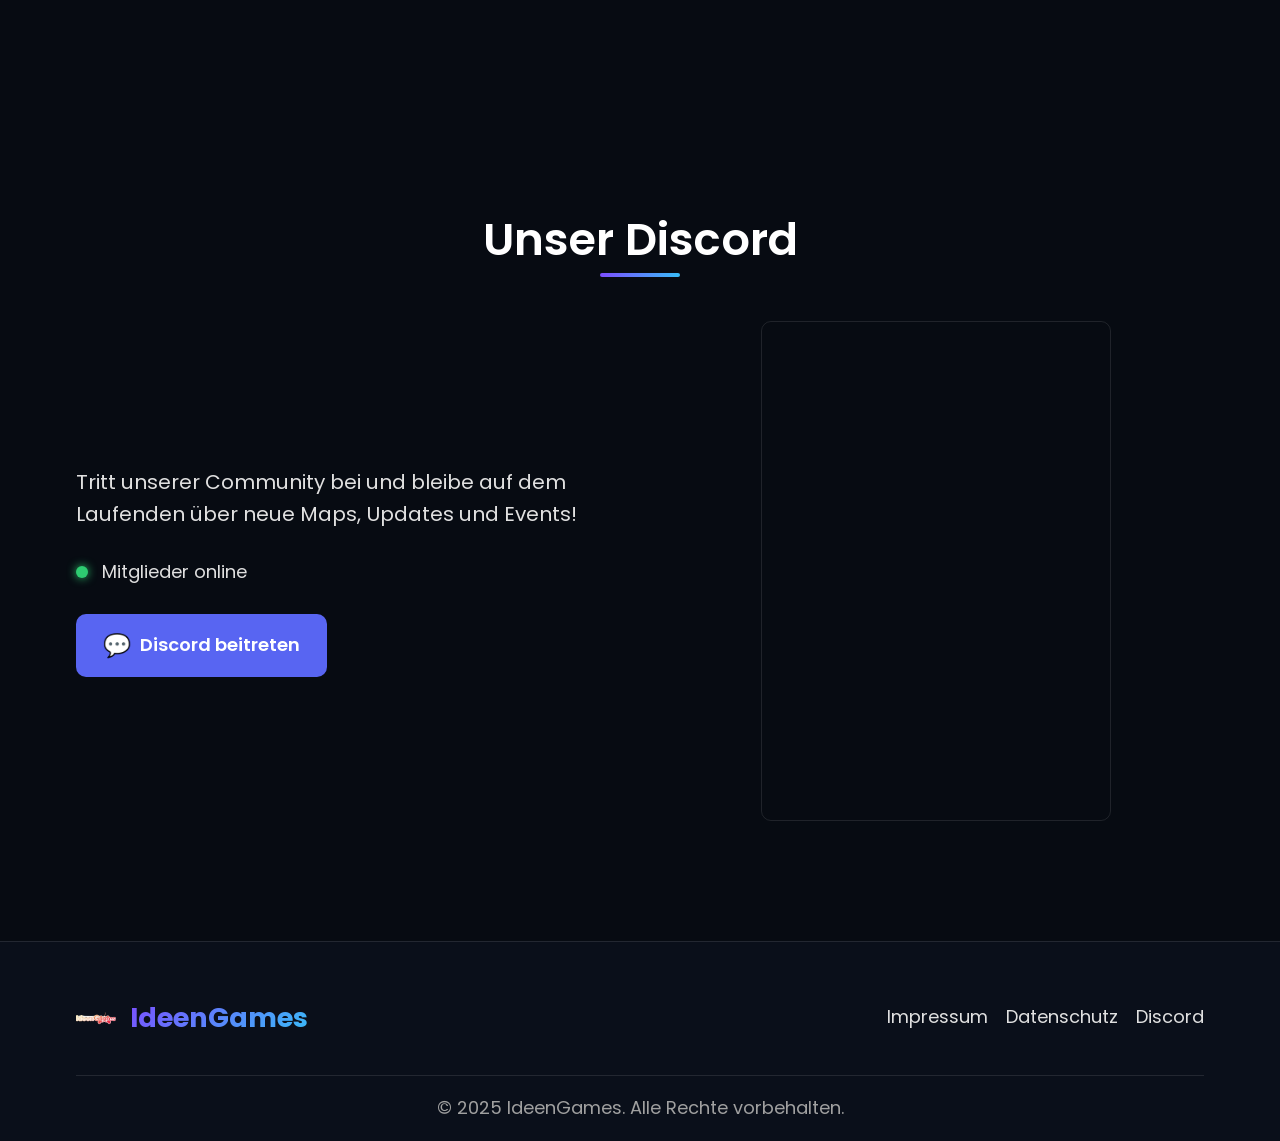
==== commit b0b7a553: "🔥 Galerie auf eigene Seite verschoben + dynamisch aus JS Co-authored-by: McAffe13 <McAffe13@users.no" ====
--- a/index.html
+++ b/index.html
@@ -166,17 +166,7 @@
         </div>
     </section>
 
-    <!-- Galerie Section -->
-    <section class="galerie" id="galerie">
-        <div class="container">
-            <h2 class="section-title">Galerie</h2>
-            <div class="galerie-grid" id="dynamicGallery">
-                <!-- Bilder werden dynamisch aus gallery-data.js geladen -->
-            </div>
-        </div>
-    </section>
-
-    <!-- Lightbox -->
+    
     <div class="lightbox" id="lightbox">
         <button class="lightbox-close" id="lightboxClose" aria-label="Schließen">✕</button>
         <button class="lightbox-nav lightbox-prev" id="lightboxPrev" aria-label="Vorheriges Bild">❮</button>
@@ -284,6 +274,6 @@
 
     <!-- JavaScript -->
     <script src="js/script.js"></script>
-    <script src="js/gallery-loader.js"></script>
+    
 </body>
 </html>
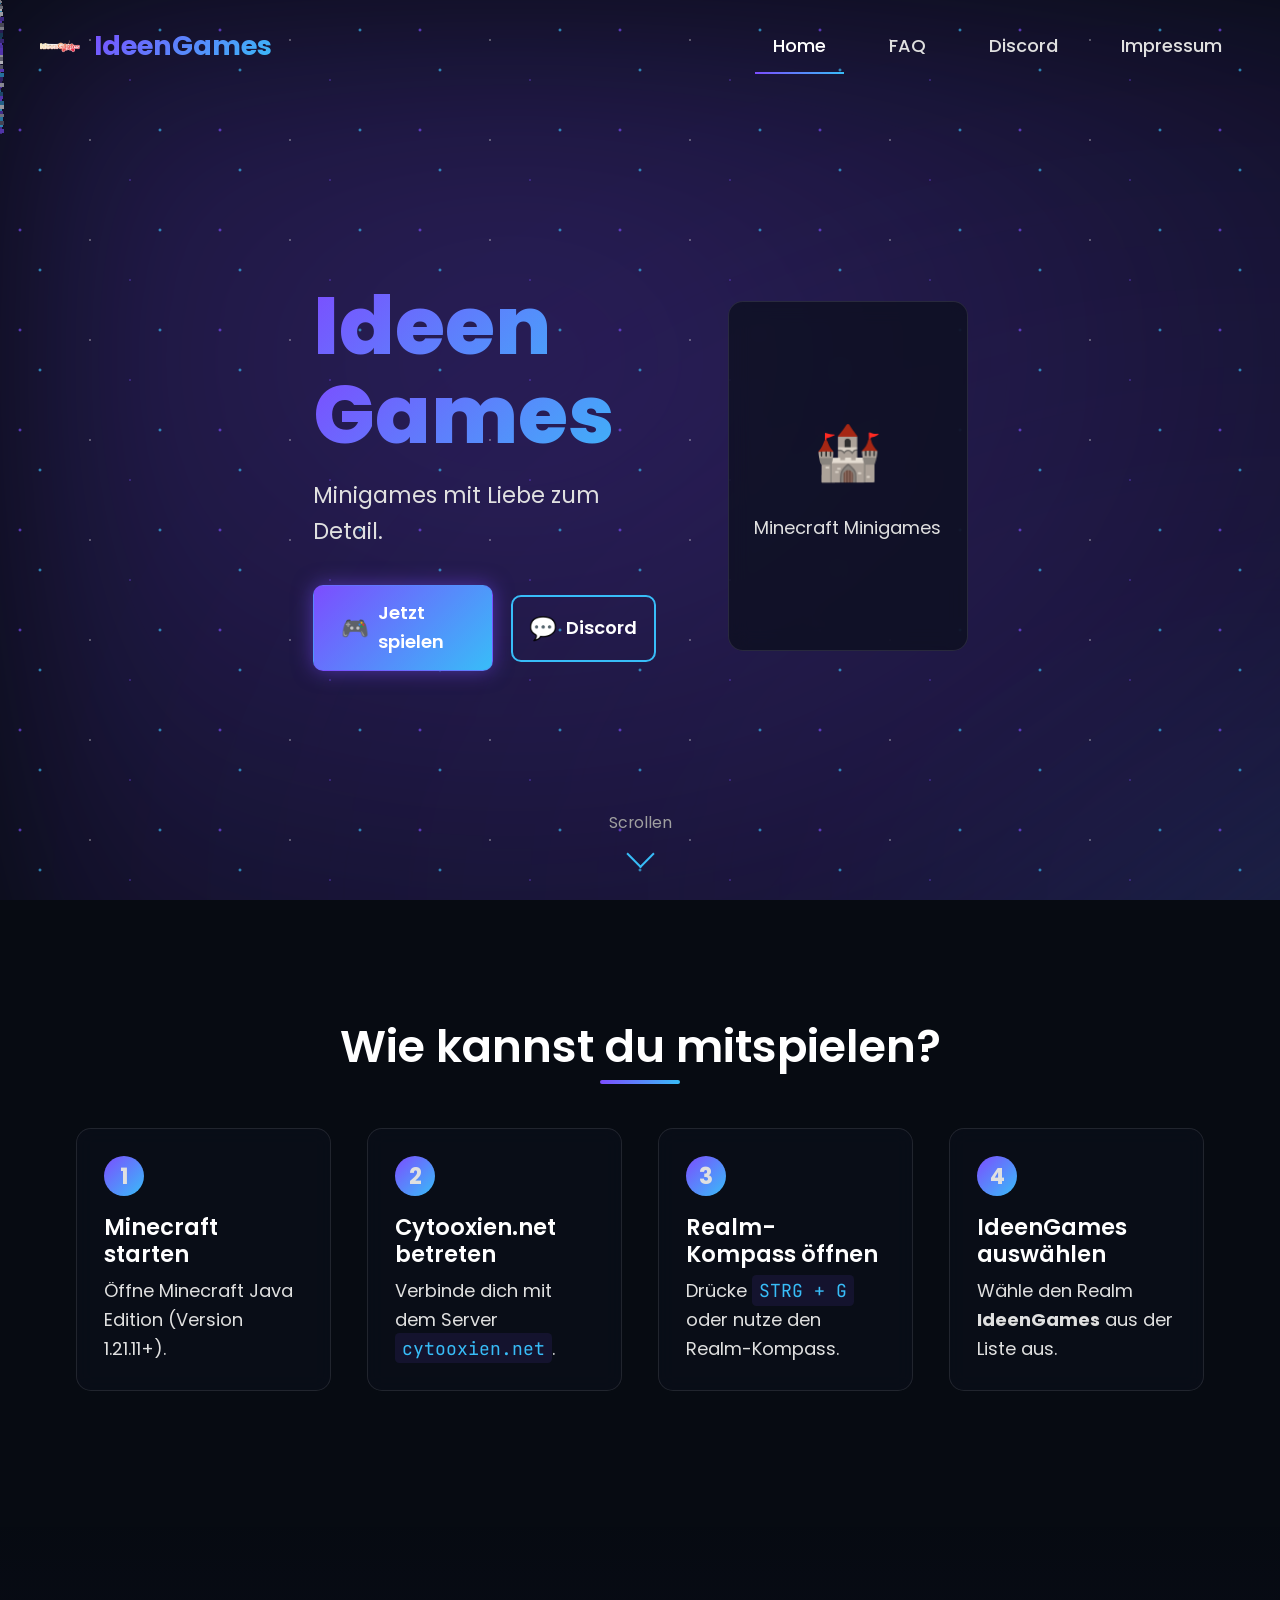
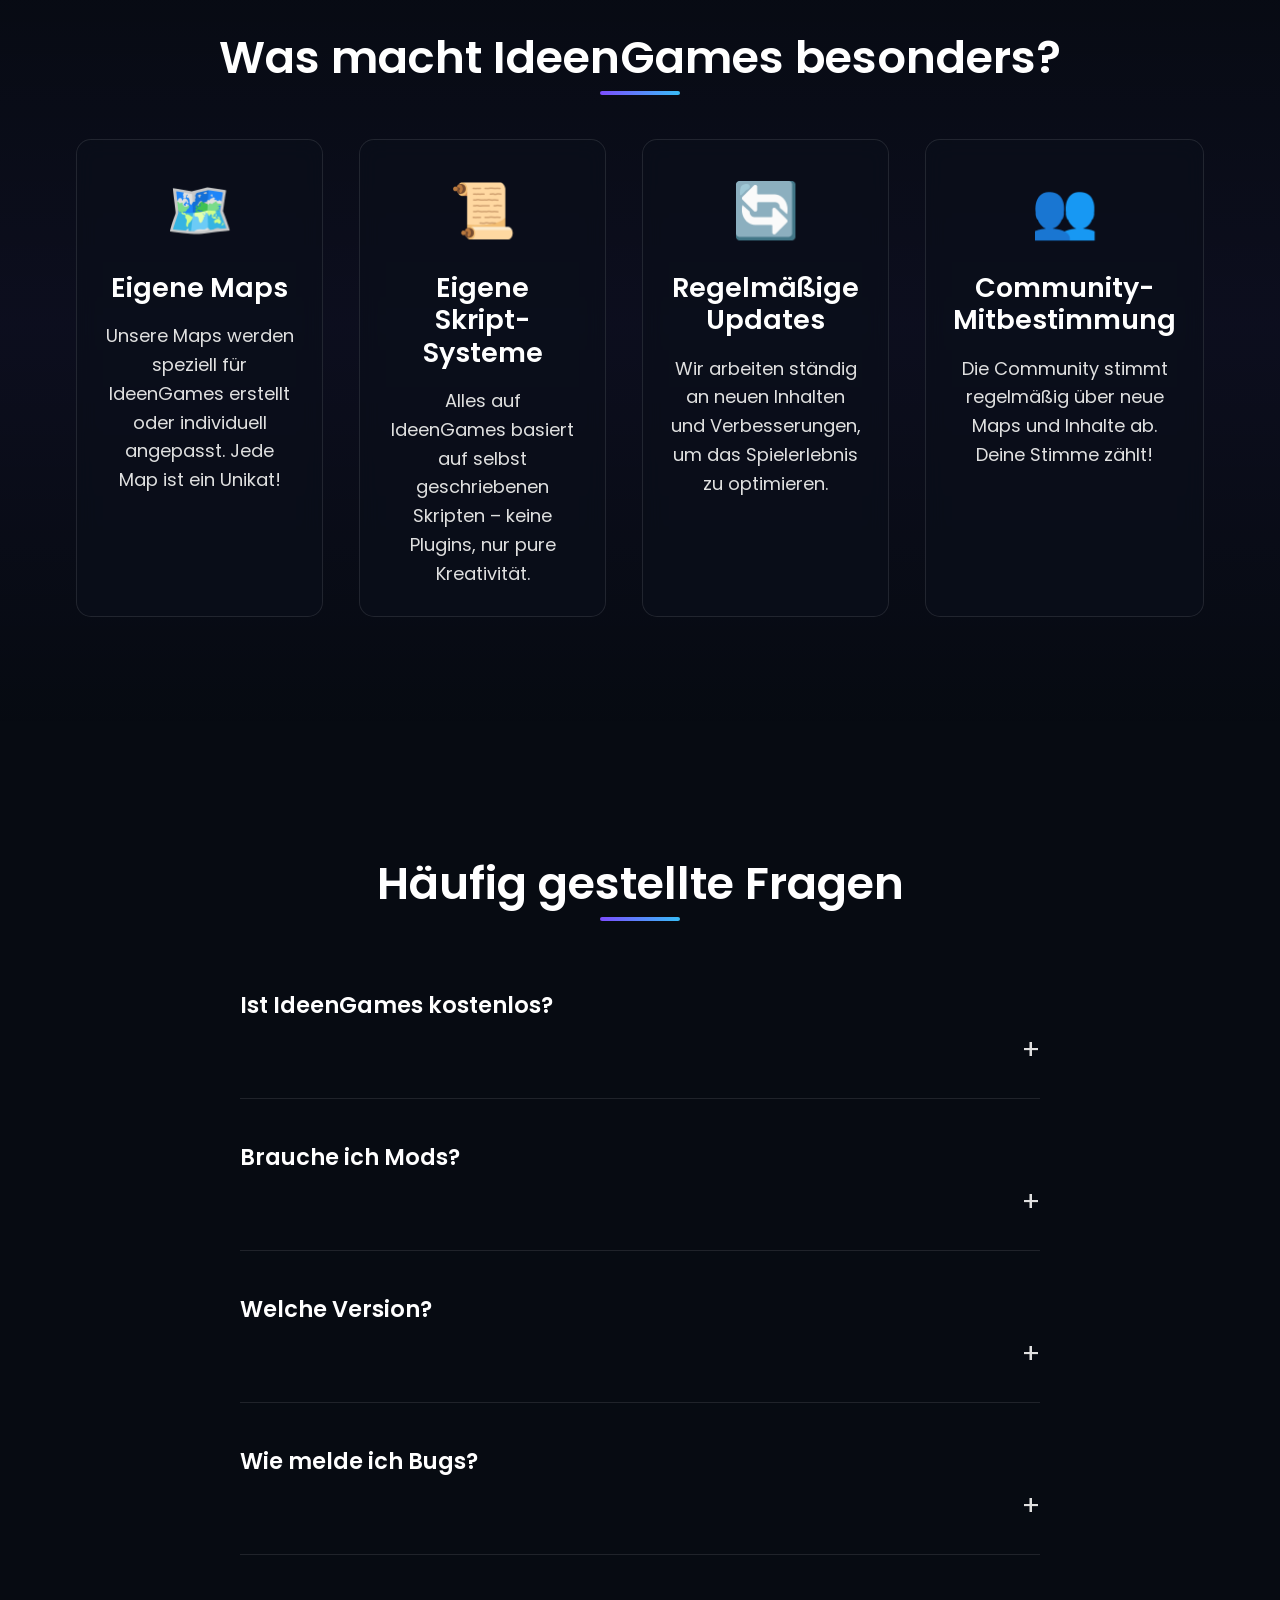
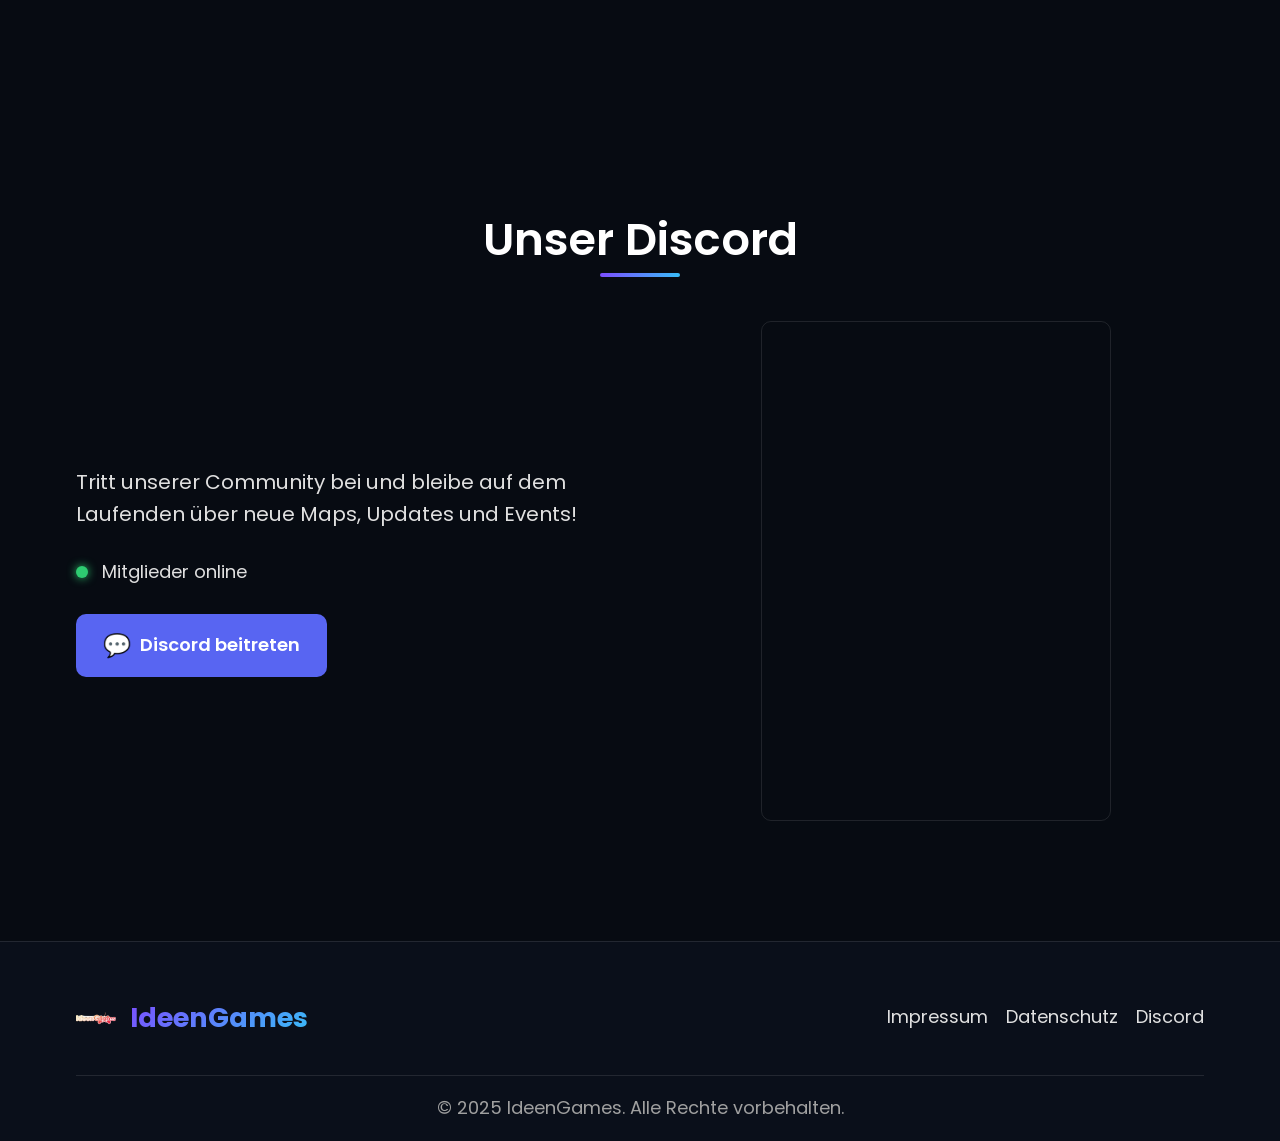
==== commit 1278b716: "🔥 Galerie entfernt + Impressum/Datenschutz Styling fix + FAQ-Links repariert Co-authored-by: McAffe1" ====
--- a/index.html
+++ b/index.html
@@ -56,7 +56,6 @@
             
             <ul class="navbar-links" id="navbarLinks">
                 <li><a href="#home" class="nav-link active">Home</a></li>
-                <li><a href="#galerie" class="nav-link">Galerie</a></li>
                 <li><a href="#faq" class="nav-link">FAQ</a></li>
                 <li><a href="#discord" class="nav-link">Discord</a></li>
                 <li><a href="impressum.html" class="nav-link">Impressum</a></li>
--- a/css/style.css
+++ b/css/style.css
@@ -1169,3 +1169,50 @@
 .nav-link:hover {
     text-shadow: 0 0 10px rgba(124, 77, 255, 0.5);
 }
+
+/* ============================================
+   Legal Pages Styling (Impressum & Datenschutz)
+   ============================================ */
+.legal-page {
+    padding: var(--section-padding);
+    min-height: 70vh;
+}
+
+.legal-section {
+    max-width: 800px;
+    margin: 0 auto;
+    background: var(--glass-bg);
+    border: 1px solid var(--glass-border);
+    border-radius: var(--radius-lg);
+    padding: 2rem;
+    backdrop-filter: var(--glass-blur);
+    -webkit-backdrop-filter: var(--glass-blur);
+    box-shadow: var(--shadow-md);
+}
+
+.legal-section h1 {
+    margin-bottom: 1.5rem;
+    text-align: center;
+}
+
+.legal-content {
+    line-height: 1.8;
+}
+
+.legal-content p {
+    margin-bottom: 1rem;
+    color: var(--text-secondary);
+}
+
+.legal-content strong {
+    color: var(--text-primary);
+}
+
+.legal-content a {
+    color: var(--accent-cyan);
+    text-decoration: underline;
+}
+
+.legal-content a:hover {
+    color: var(--accent-purple);
+}
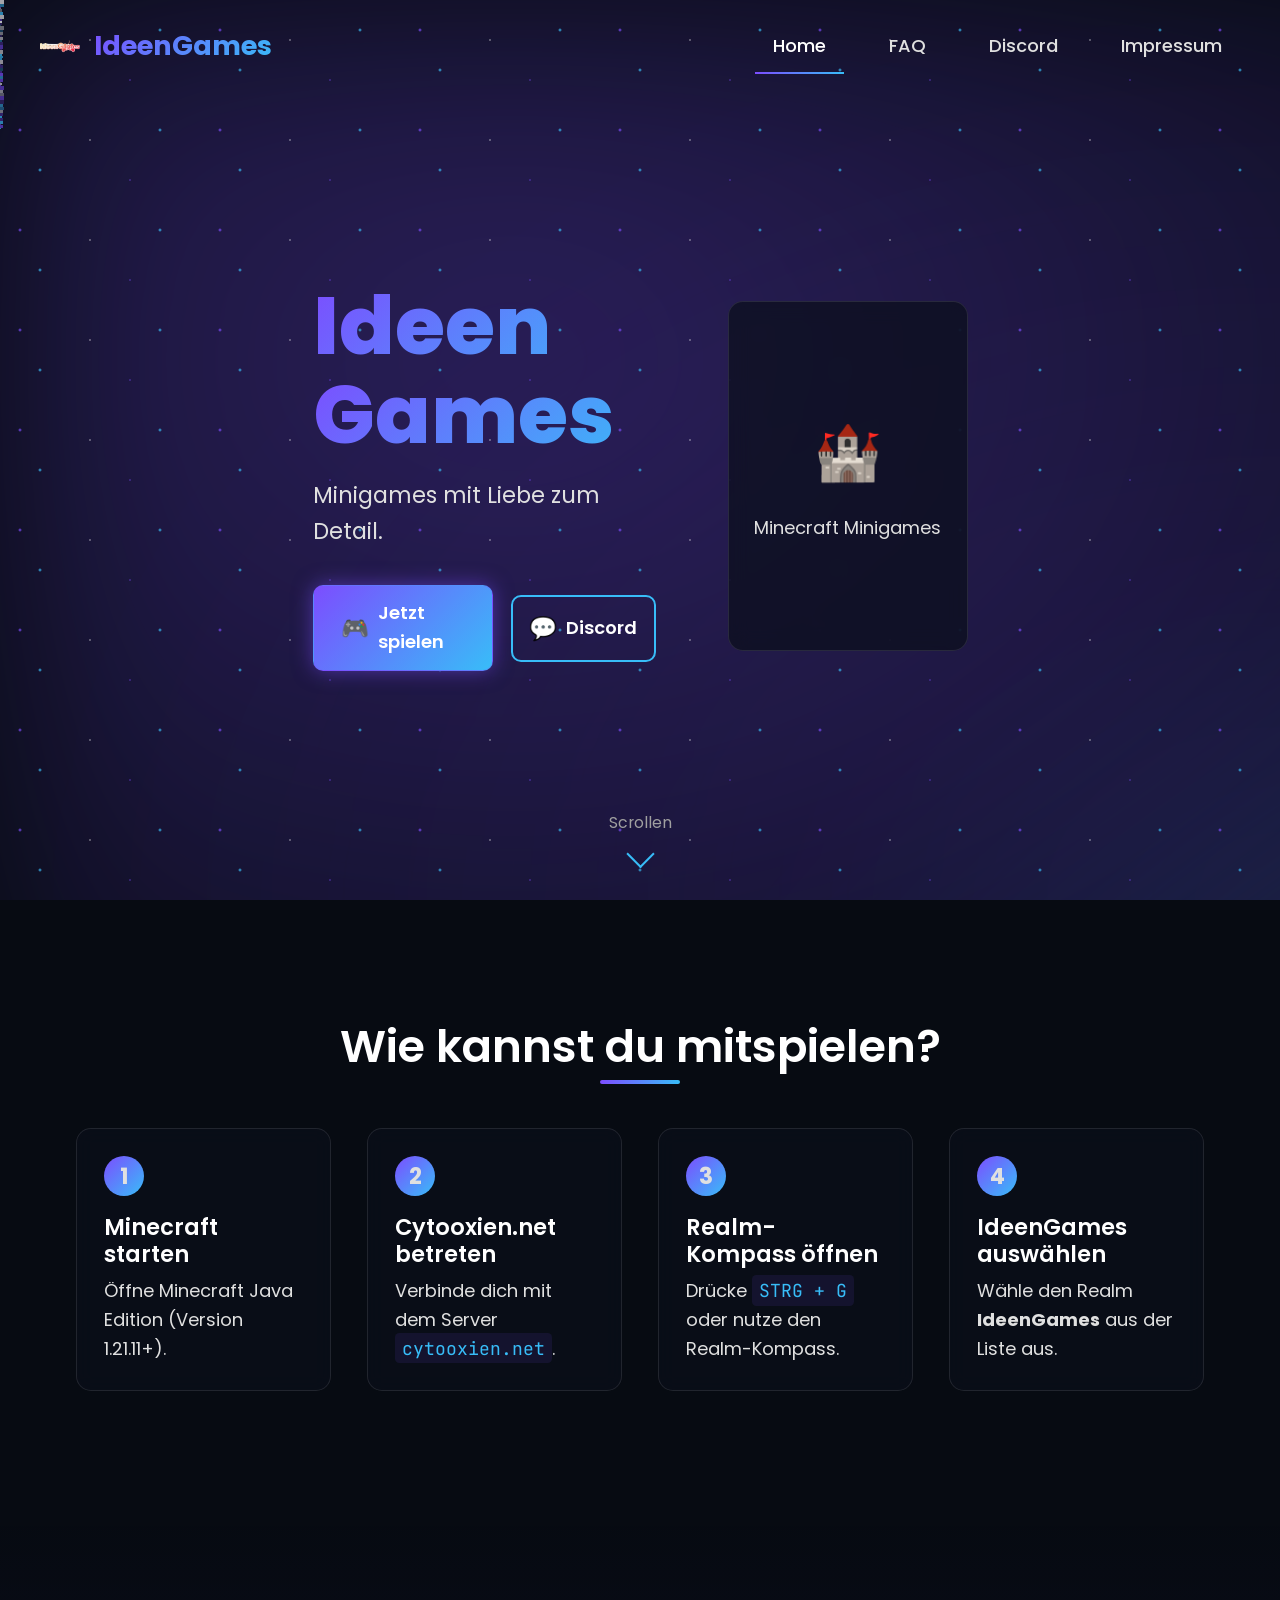
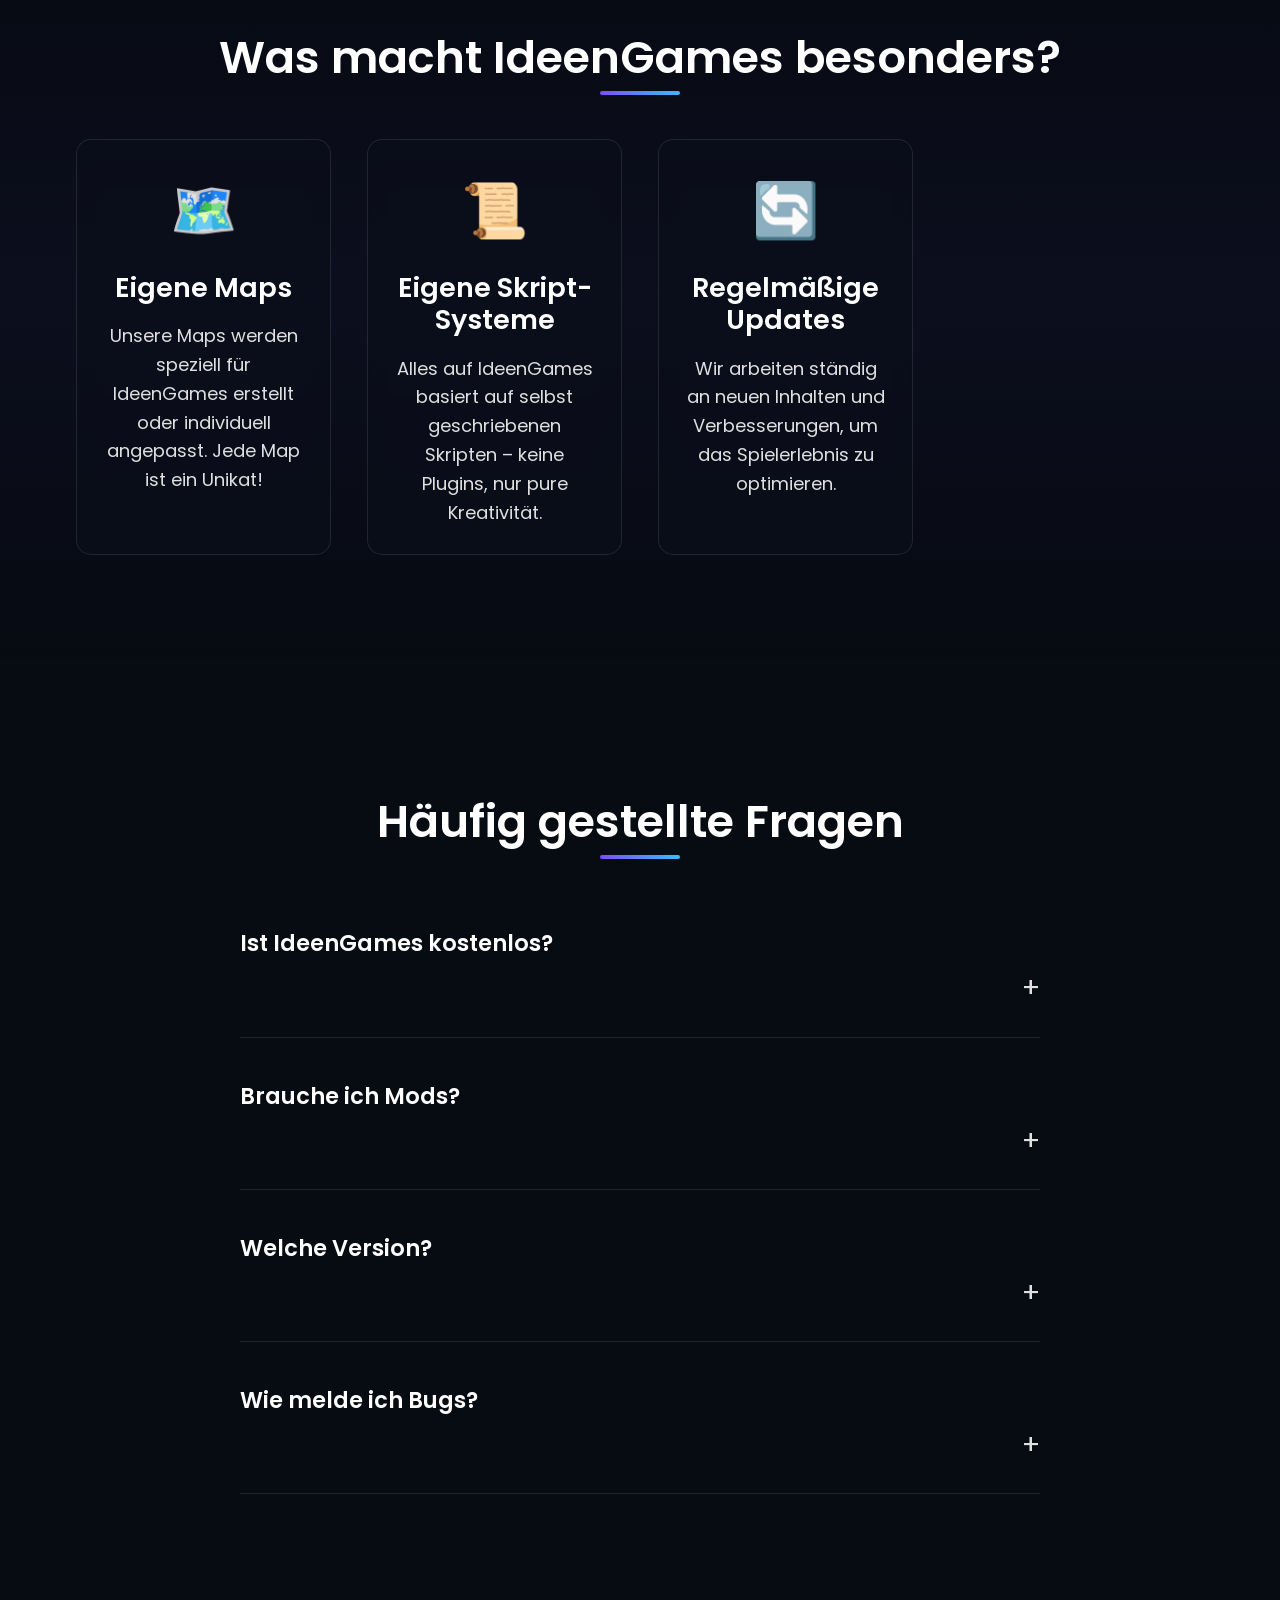
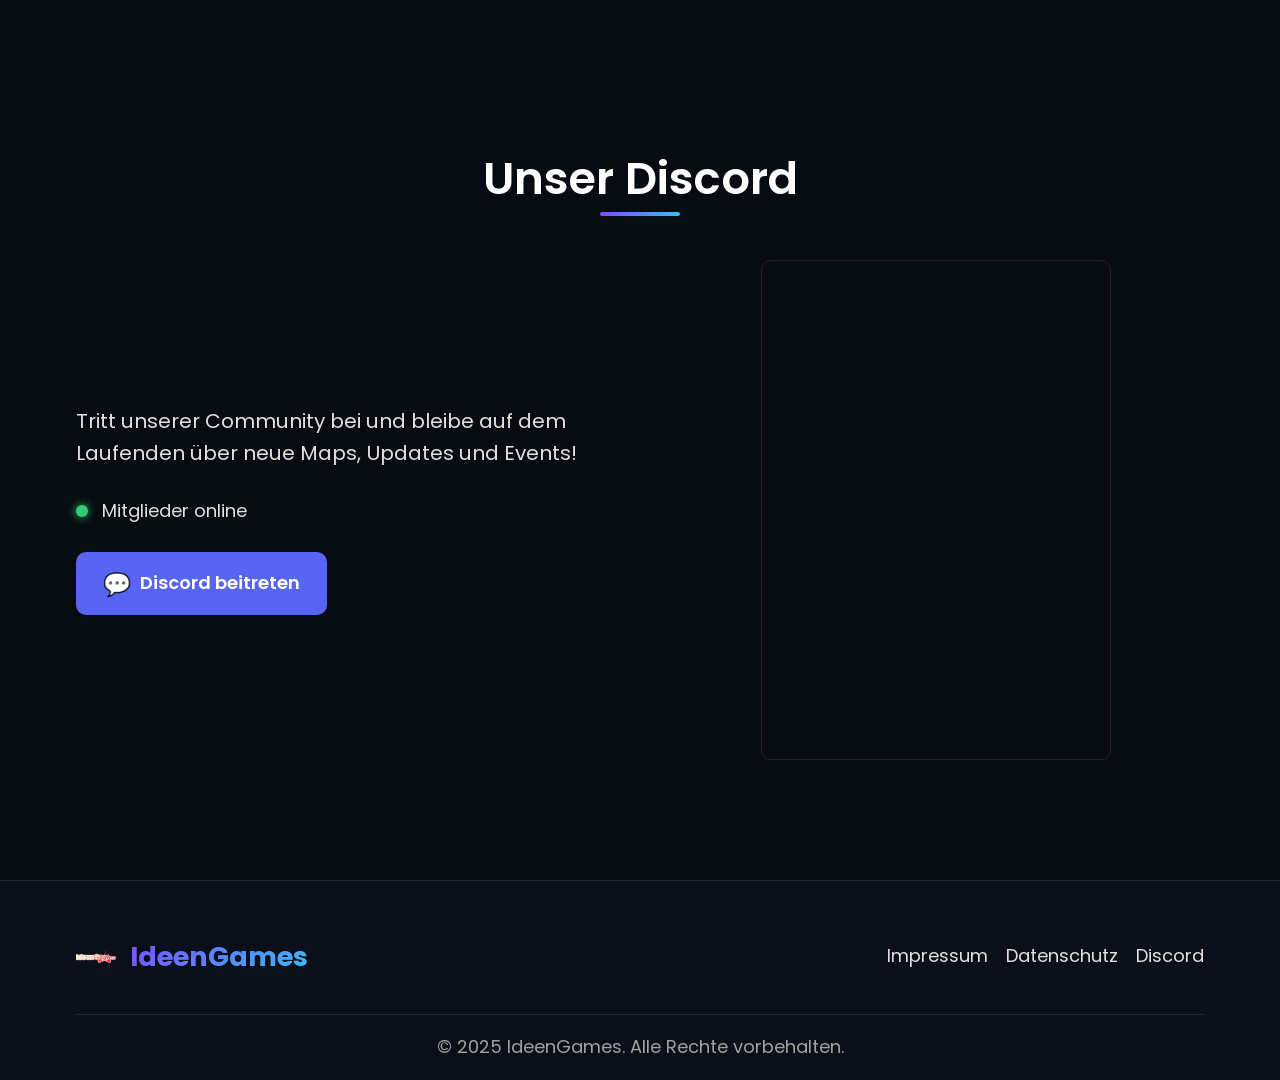
==== commit 6ff9b6ec: "Remove community participation feature card Removed community participation feature card from the in" ====
--- a/index.html
+++ b/index.html
@@ -156,11 +156,6 @@
                     <h3>Regelmäßige Updates</h3>
                     <p>Wir arbeiten ständig an neuen Inhalten und Verbesserungen, um das Spielerlebnis zu optimieren.</p>
                 </div>
-                <div class="feature-card" data-aos="slide-up" data-aos-delay="300">
-                    <div class="feature-icon">👥</div>
-                    <h3>Community-Mitbestimmung</h3>
-                    <p>Die Community stimmt regelmäßig über neue Maps und Inhalte ab. Deine Stimme zählt!</p>
-                </div>
             </div>
         </div>
     </section>
